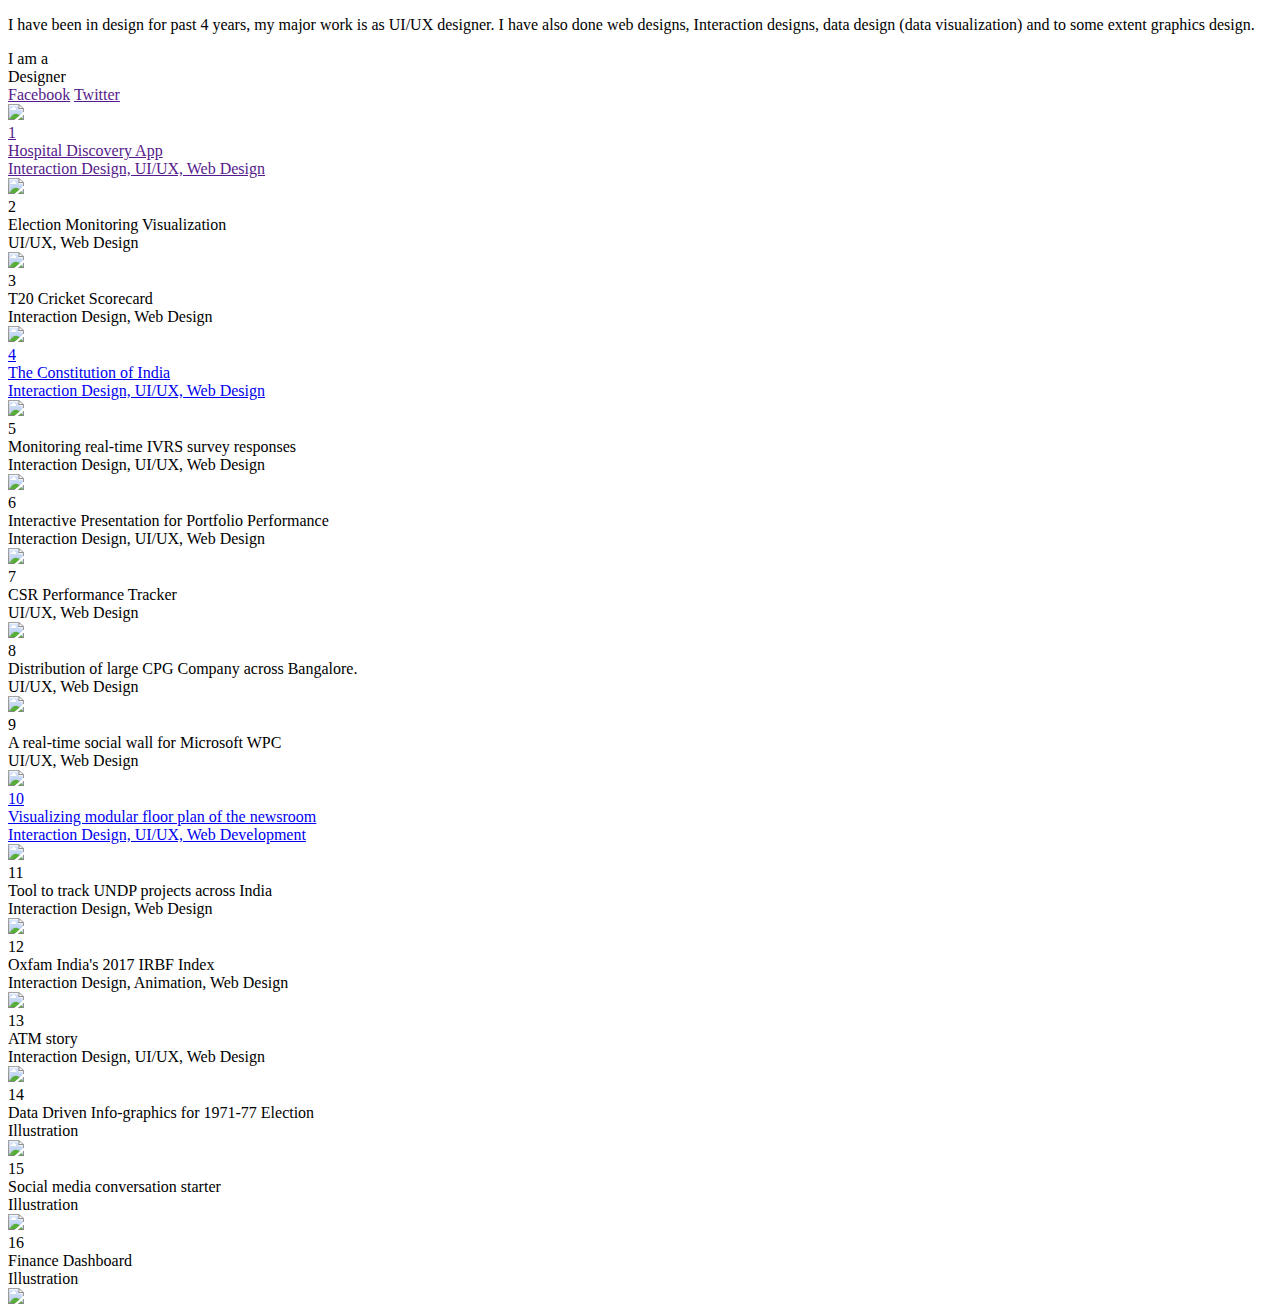
==== index.html @ 2f3b5922 "new projects added" ====
<!DOCTYPE html>
<html>
<head>
	<title>
	Portfolio
	</title>
	<link rel="stylesheet" type="text/css" href="style.css">
</head>
<body>
	<div class="container">
		<div class="intro-slide">
			<p>I have been in design for past 4 years, my major work is as UI/UX designer. I have also done web designs, Interaction designs, data design (data visualization) and to some extent graphics design.</p>

			<div class="site-title">
				I am a <br>Designer
			</div>

			<div class="social-media-link">
				<a href="">Facebook</a>
				<a href="">Twitter</a>
			</div>

			<img class="arrow-right" src="img/arrow-right.png" width="40px">
		</div>

		<a href="">
			<div class="project-slide">
				<div class="project-number">1</div>
				<div class="project-details">
					<div class="project-name">Hospital Discovery App</div>
					<div class="tags">Interaction Design, UI/UX, Web Design</div>
					<!-- <p>Trip advisor for insurance customers during a medical emergency.</p> -->
					<img src="img/p01.png">
				</div>
			</div>
		</a>

		<div class="project-slide">
			<div class="project-number">2</div>
			<div class="project-details">
				<div class="project-name">Election Monitoring Visualization</div>
				<div class="tags">UI/UX, Web Design</div>
				<!-- <p>Lorem ipsum dolor sit amet, consectetur adipisicing elit, sed do eiusmod tempor incididunt ut labore et dolore magna aliqua. Ut enim ad minim veniam, quis nostrud exercitation ullamco laboris nisi ut aliquip ex ea commodo consequat.</p> -->
				<img src="img/p03.png">
			</div>
		</div>

		<div class="project-slide">
			<div class="project-number">3</div>
			<div class="project-details">
				<div class="project-name">T20 Cricket Scorecard</div>
				<div class="tags">Interaction Design, Web Design</div>
				<!-- <p>A visual and intractive way to represent the old and full of text cricket score card</p> -->
				<img src="img/p04.png">
			</div>
		</div>

		<a href="http://constitution-of-india.pykih.com/" target="blank">
			<div class="project-slide">
				<div class="project-number">4</div>
				<div class="project-details">
					<div class="project-name">The Constitution of India</div>
					<div class="tags">Interaction Design, UI/UX, Web Design</div>
					<!-- <p>Constitution of india converted into intractive single HTML page</p> -->
					<img src="img/p05.png">
				</div>
			</div>
		</a>

		<div class="project-slide">
			<div class="project-number">5</div>
			<div class="project-details">
				<div class="project-name">Monitoring real-time IVRS survey responses</div>
				<div class="tags">Interaction Design, UI/UX, Web Design</div>
				<!-- <p>A dashboard showing different aspects of goverment schools in Karnataka</p> -->
				<img src="img/p06.png">
			</div>
		</div>

		<div class="project-slide">
			<div class="project-number">6</div>
			<div class="project-details">
				<div class="project-name">Interactive Presentation for Portfolio Performance</div>
				<div class="tags">Interaction Design, UI/UX, Web Design</div>
				<!-- <p>Lorem ipsum dolor sit amet, consectetur adipisicing elit, sed do eiusmod tempor incididunt ut labore et dolore magna aliqua. Ut enim ad minim veniam, quis nostrud exercitation ullamco laboris nisi ut aliquip ex ea commodo consequat.</p> -->
				<img src="img/p07.png">
			</div>
		</div>

		<div class="project-slide">
			<div class="project-number">7</div>
			<div class="project-details">
				<div class="project-name">CSR Performance Tracker</div>
				<div class="tags">UI/UX, Web Design</div>
				<!-- <p>Lorem ipsum dolor sit amet, consectetur adipisicing elit, sed do eiusmod tempor incididunt ut labore et dolore magna aliqua. Ut enim ad minim veniam, quis nostrud exercitation ullamco laboris nisi ut aliquip ex ea commodo consequat.</p> -->
				<img src="img/p08.png">
			</div>
		</div>

		<div class="project-slide">
			<div class="project-number">8</div>
			<div class="project-details">
				<div class="project-name">Distribution of large CPG Company across Bangalore.</div>
				<div class="tags">UI/UX, Web Design</div>
				<!-- <p>Map based business intelligence software for Coca Cola's area sales managers.</p> -->
				<img src="img/p09.png">
			</div>
		</div>

		<div class="project-slide">
			<div class="project-number">9</div>
			<div class="project-details">
				<div class="project-name">A real-time social wall for Microsoft WPC</div>
				<div class="tags">UI/UX, Web Design</div>
				<!-- <p>Twittier dashboard to display tweets happing on internation scale to top people twitting out the conference happing in DC about WPC</p> -->
				<img src="img/p10.png">
			</div>
		</div>

		<a href="http://www.spadenewsroom.com/#" target="blank">
			<div class="project-slide">
				<div class="project-number">10</div>
				<div class="project-details">
					<div class="project-name">Visualizing modular floor plan of the newsroom</div>
					<div class="tags">Interaction Design, UI/UX, Web Development</div>
					<!-- <p>SPADE — a blueprint for modular workflow in omnimedia newsrooms</p> -->
					<img src="img/p16.png">
				</div>
			</div>
		</a>

		<div class="project-slide">
			<div class="project-number">11</div>
			<div class="project-details">
				<div class="project-name">Tool to track UNDP projects across India</div>
				<div class="tags">Interaction Design, Web Design</div>
				<!-- <p>Multiple intractive visualisations </p> -->
				<img src="img/p17.png">
			</div>
		</div>

		<div class="project-slide">
			<div class="project-number">12</div>
			<div class="project-details">
				<div class="project-name">Oxfam India's 2017 IRBF Index</div>
				<div class="tags">Interaction Design, Animation, Web Design</div>
				<!-- <p>A scroll visualisation showing the scroing for the top 100 compaines in india</p> -->
				<img src="img/p19.png">
			</div>
		</div>

		<div class="project-slide">
			<div class="project-number">13</div>
			<div class="project-details">
				<div class="project-name">ATM story</div>
				<div class="tags">Interaction Design, UI/UX, Web Design</div>
				<!-- <p>Lorem ipsum dolor sit amet, consectetur adipisicing elit, sed do eiusmod tempor incididunt ut labore et dolore magna aliqua. Ut enim ad minim veniam, quis nostrud exercitation ullamco laboris nisi ut aliquip ex ea commodo consequat.</p> -->
				<img src="img/p20.png">
			</div>
		</div>

		<div class="project-slide">
			<div class="project-number">14</div>
			<div class="project-details">
				<div class="project-name">Data Driven Info-graphics for 1971-77 Election</div>
				<div class="tags">Illustration</div>
				<img src="img/p21.png">
			</div>
		</div>

		<div class="project-slide">
			<div class="project-number">15</div>
			<div class="project-details">
				<div class="project-name">Social media conversation starter</div>
				<div class="tags">Illustration</div>
				<img src="img/p22.png">
			</div>
		</div>

		<div class="project-slide">
			<div class="project-number">16</div>
			<div class="project-details">
				<div class="project-name">Finance Dashboard</div>
				<div class="tags">Illustration</div>
				<img src="img/p23.png">
			</div>
		</div>
	</div>
</body>
</html>
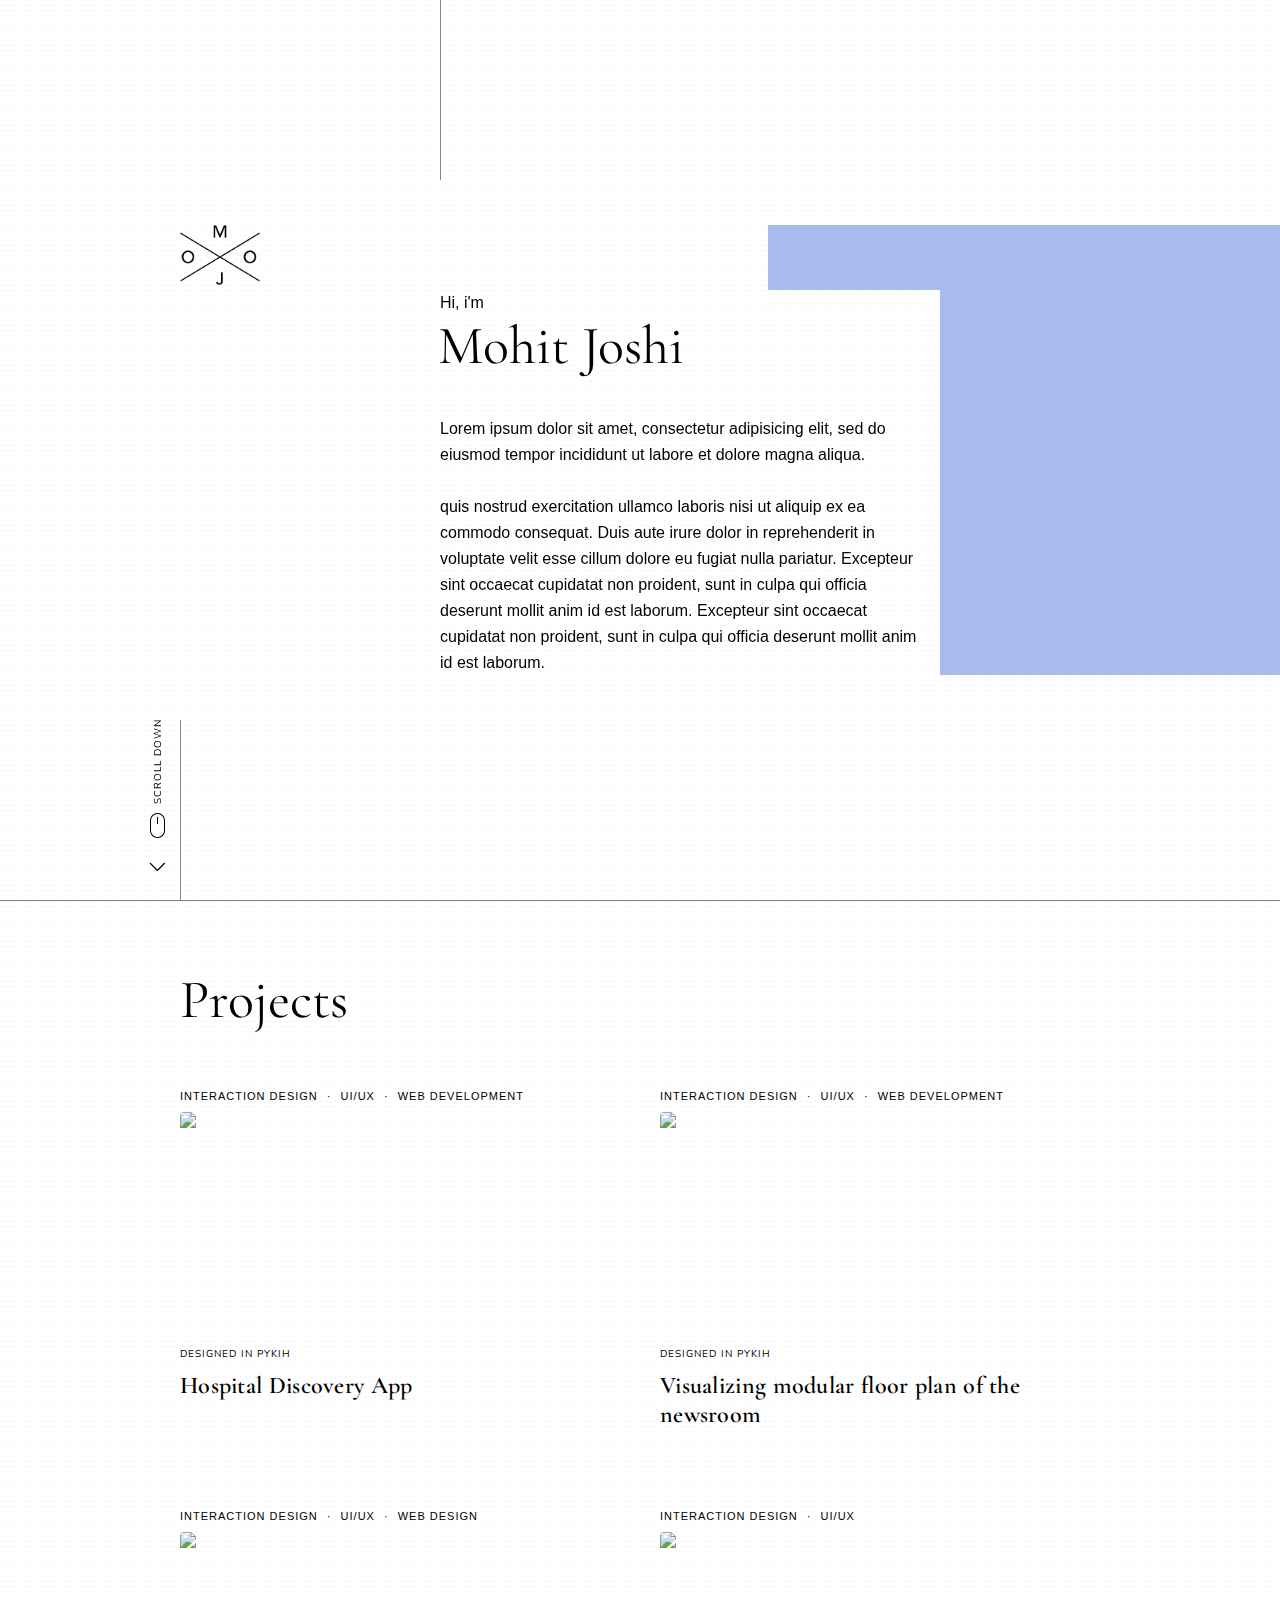
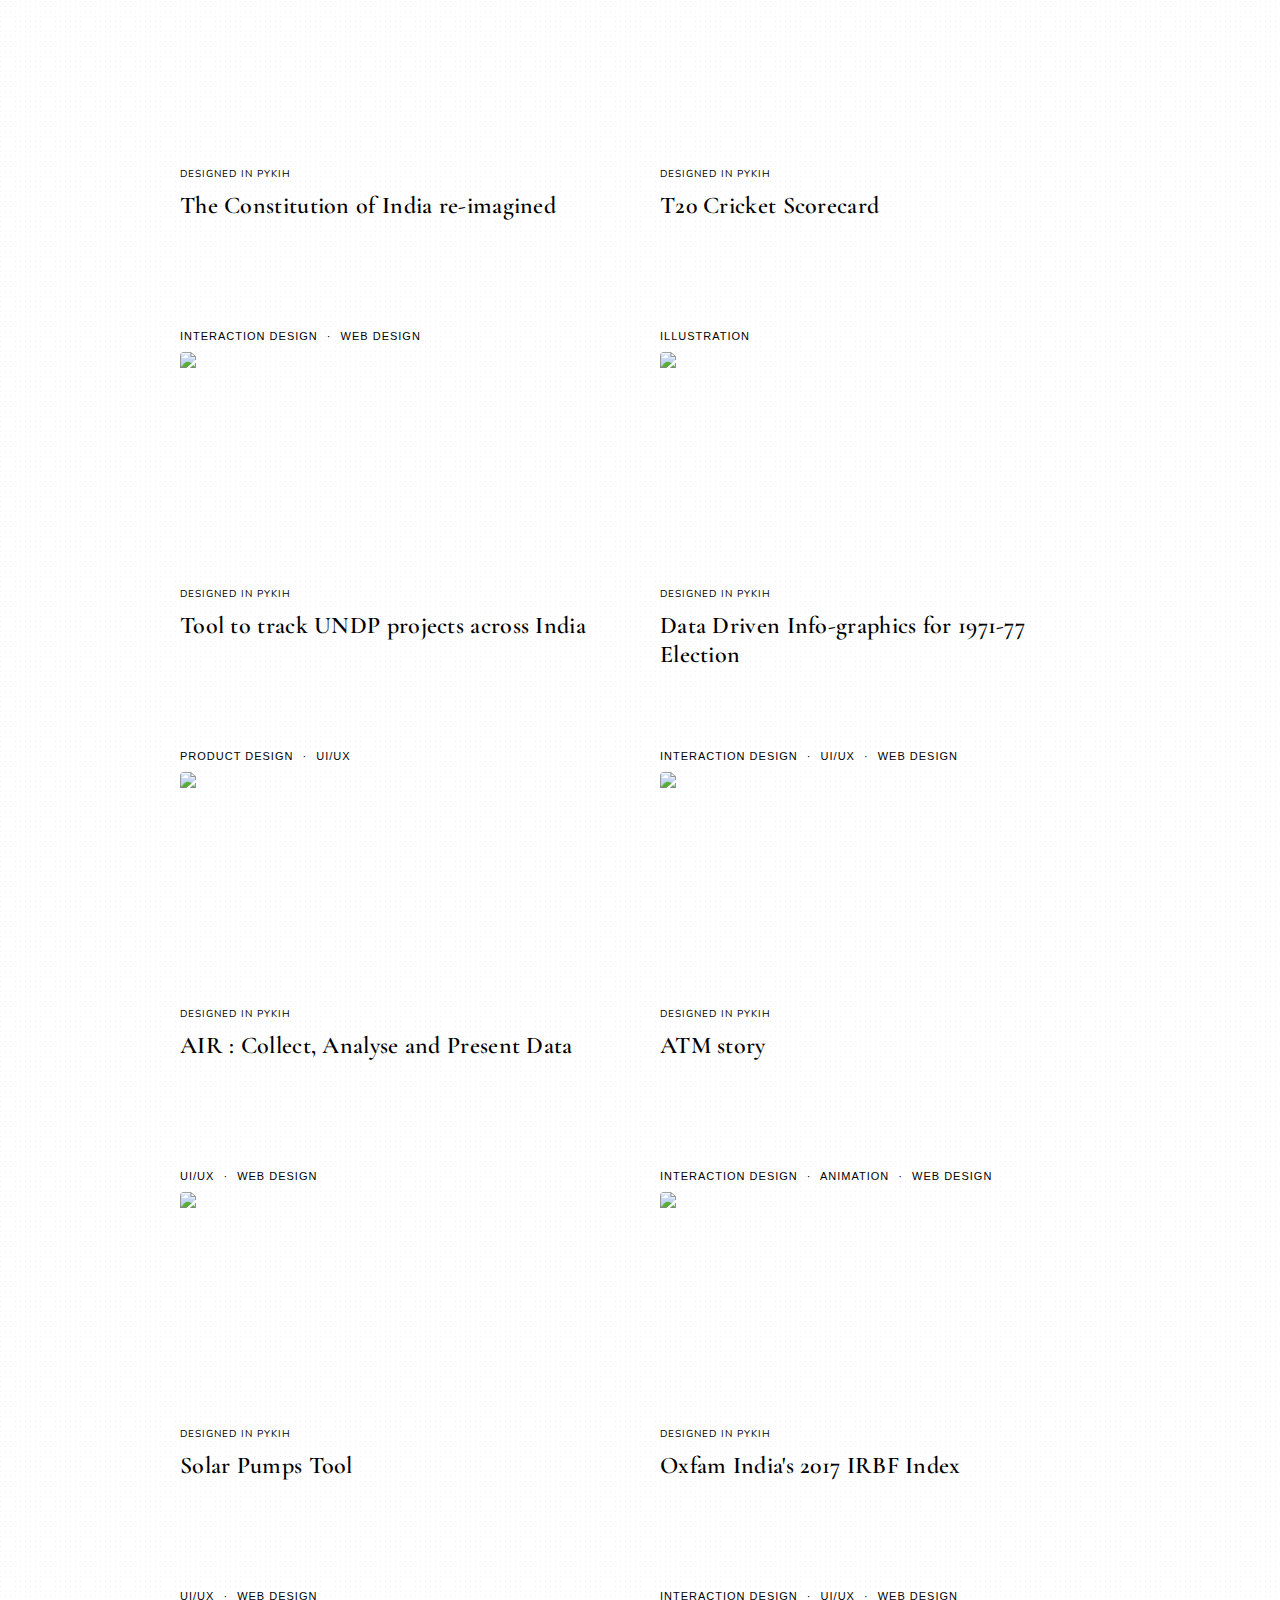
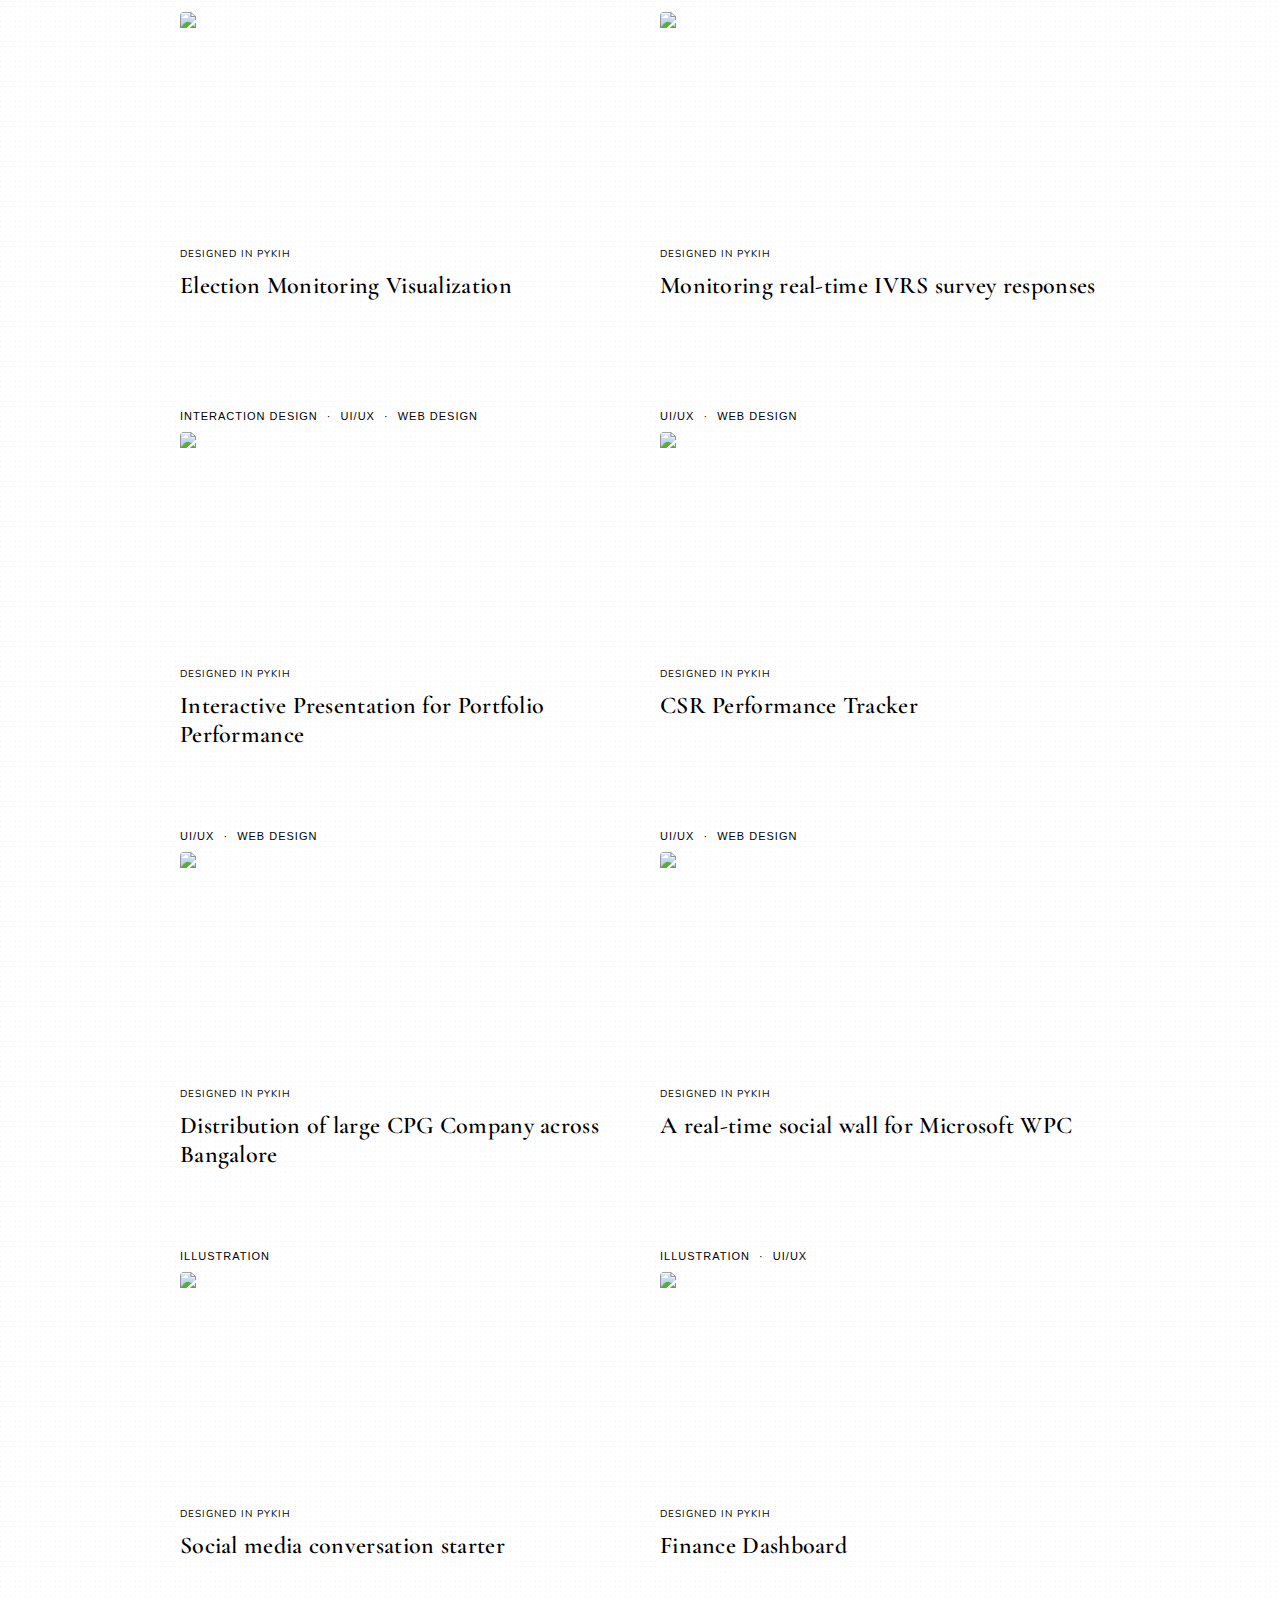
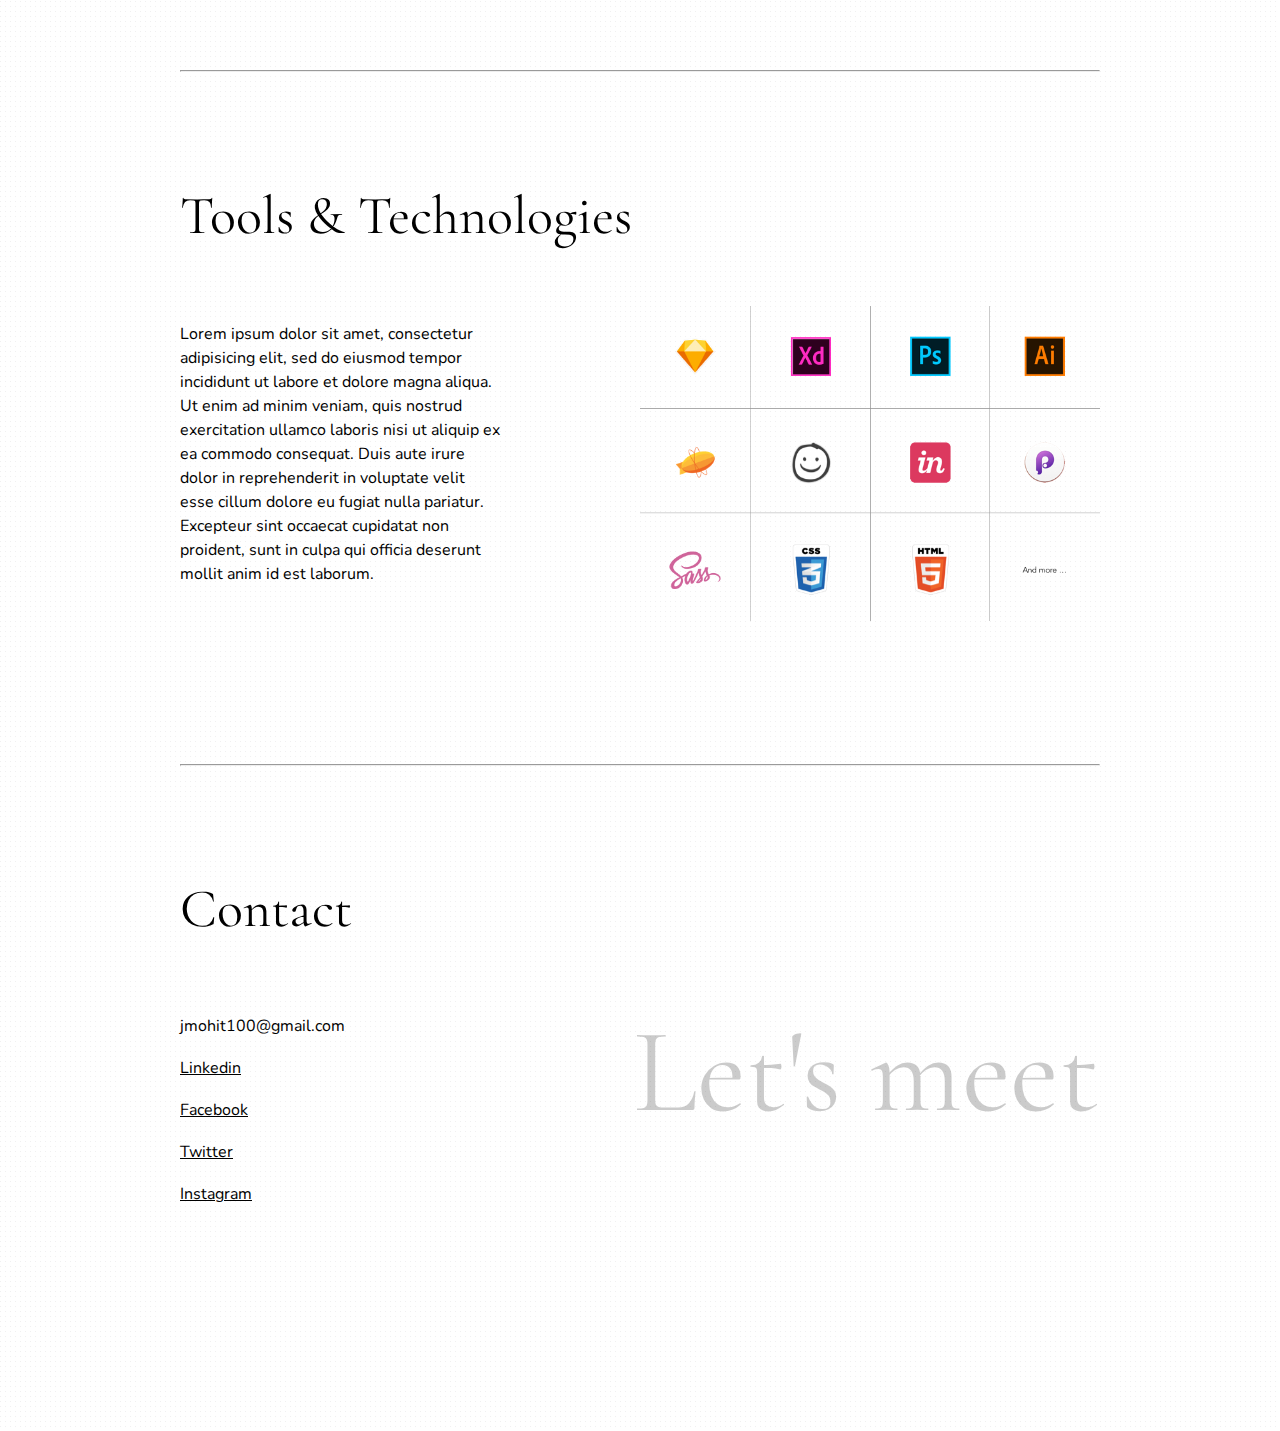
==== commit 676fe6a3: "new design" ====
--- a/index.html
+++ b/index.html
@@ -1,189 +1,235 @@
 <!DOCTYPE html>
 <html>
 <head>
-	<title>
-	Portfolio
-	</title>
-	<link rel="stylesheet" type="text/css" href="style.css">
+	<title>Mojo</title>
+	<link rel="stylesheet" type="text/css" href="style2.css">
+	<link rel="shortcut icon" type="image/x-icon" href="images/logo.ico"/>
 </head>
 <body>
 	<div class="container">
-		<div class="intro-slide">
-			<p>I have been in design for past 4 years, my major work is as UI/UX designer. I have also done web designs, Interaction designs, data design (data visualization) and to some extent graphics design.</p>
-
-			<div class="site-title">
-				I am a <br>Designer
-			</div>
-
-			<div class="social-media-link">
-				<a href="">Facebook</a>
-				<a href="">Twitter</a>
-			</div>
-
-			<img class="arrow-right" src="img/arrow-right.png" width="40px">
+		<div class="home-page">
+			<div class="vertical-line line-1"></div>
+			<div class="vertical-line line-2"></div>
+			<div class="mojo-logo">
+				<img src="images/mojo-logo.png" width="80px">
+			</div>
+			<div class="intro">
+				Hi, i'm
+				<h1>Mohit Joshi</h1>
+				Lorem ipsum dolor sit amet, consectetur adipisicing elit, sed do eiusmod tempor incididunt ut labore et dolore magna aliqua. 
+				<br><br>
+				quis nostrud exercitation ullamco laboris nisi ut aliquip ex ea commodo consequat. Duis aute irure dolor in reprehenderit in voluptate velit esse cillum dolore eu fugiat nulla pariatur. Excepteur sint occaecat cupidatat non proident, sunt in culpa qui officia deserunt mollit anim id est laborum. Excepteur sint occaecat cupidatat non proident, sunt in culpa qui officia deserunt mollit anim id est laborum.
+			</div>
+			<div class="scroll-down-hint">
+				<span>SCROLL DOWN</span>
+				<img src="images/mouse-icon.png">
+				<img src="images/down-arrow.gif" width="40px;" style="margin-top: 0px; margin-left: -14px;">
+			</div>
 		</div>
-
-		<a href="">
-			<div class="project-slide">
-				<div class="project-number">1</div>
-				<div class="project-details">
-					<div class="project-name">Hospital Discovery App</div>
-					<div class="tags">Interaction Design, UI/UX, Web Design</div>
-					<!-- <p>Trip advisor for insurance customers during a medical emergency.</p> -->
-					<img src="img/p01.png">
-				</div>
-			</div>
-		</a>
-
-		<div class="project-slide">
-			<div class="project-number">2</div>
-			<div class="project-details">
-				<div class="project-name">Election Monitoring Visualization</div>
-				<div class="tags">UI/UX, Web Design</div>
-				<!-- <p>Lorem ipsum dolor sit amet, consectetur adipisicing elit, sed do eiusmod tempor incididunt ut labore et dolore magna aliqua. Ut enim ad minim veniam, quis nostrud exercitation ullamco laboris nisi ut aliquip ex ea commodo consequat.</p> -->
-				<img src="img/p03.png">
-			</div>
-		</div>
-
-		<div class="project-slide">
-			<div class="project-number">3</div>
-			<div class="project-details">
-				<div class="project-name">T20 Cricket Scorecard</div>
-				<div class="tags">Interaction Design, Web Design</div>
-				<!-- <p>A visual and intractive way to represent the old and full of text cricket score card</p> -->
-				<img src="img/p04.png">
-			</div>
-		</div>
-
-		<a href="http://constitution-of-india.pykih.com/" target="blank">
-			<div class="project-slide">
-				<div class="project-number">4</div>
-				<div class="project-details">
-					<div class="project-name">The Constitution of India</div>
-					<div class="tags">Interaction Design, UI/UX, Web Design</div>
-					<!-- <p>Constitution of india converted into intractive single HTML page</p> -->
-					<img src="img/p05.png">
-				</div>
-			</div>
-		</a>
-
-		<div class="project-slide">
-			<div class="project-number">5</div>
-			<div class="project-details">
-				<div class="project-name">Monitoring real-time IVRS survey responses</div>
-				<div class="tags">Interaction Design, UI/UX, Web Design</div>
-				<!-- <p>A dashboard showing different aspects of goverment schools in Karnataka</p> -->
-				<img src="img/p06.png">
-			</div>
-		</div>
-
-		<div class="project-slide">
-			<div class="project-number">6</div>
-			<div class="project-details">
-				<div class="project-name">Interactive Presentation for Portfolio Performance</div>
-				<div class="tags">Interaction Design, UI/UX, Web Design</div>
-				<!-- <p>Lorem ipsum dolor sit amet, consectetur adipisicing elit, sed do eiusmod tempor incididunt ut labore et dolore magna aliqua. Ut enim ad minim veniam, quis nostrud exercitation ullamco laboris nisi ut aliquip ex ea commodo consequat.</p> -->
-				<img src="img/p07.png">
-			</div>
-		</div>
-
-		<div class="project-slide">
-			<div class="project-number">7</div>
-			<div class="project-details">
-				<div class="project-name">CSR Performance Tracker</div>
-				<div class="tags">UI/UX, Web Design</div>
-				<!-- <p>Lorem ipsum dolor sit amet, consectetur adipisicing elit, sed do eiusmod tempor incididunt ut labore et dolore magna aliqua. Ut enim ad minim veniam, quis nostrud exercitation ullamco laboris nisi ut aliquip ex ea commodo consequat.</p> -->
-				<img src="img/p08.png">
-			</div>
-		</div>
-
-		<div class="project-slide">
-			<div class="project-number">8</div>
-			<div class="project-details">
-				<div class="project-name">Distribution of large CPG Company across Bangalore.</div>
-				<div class="tags">UI/UX, Web Design</div>
-				<!-- <p>Map based business intelligence software for Coca Cola's area sales managers.</p> -->
-				<img src="img/p09.png">
-			</div>
-		</div>
-
-		<div class="project-slide">
-			<div class="project-number">9</div>
-			<div class="project-details">
-				<div class="project-name">A real-time social wall for Microsoft WPC</div>
-				<div class="tags">UI/UX, Web Design</div>
-				<!-- <p>Twittier dashboard to display tweets happing on internation scale to top people twitting out the conference happing in DC about WPC</p> -->
-				<img src="img/p10.png">
-			</div>
-		</div>
-
-		<a href="http://www.spadenewsroom.com/#" target="blank">
-			<div class="project-slide">
-				<div class="project-number">10</div>
-				<div class="project-details">
-					<div class="project-name">Visualizing modular floor plan of the newsroom</div>
-					<div class="tags">Interaction Design, UI/UX, Web Development</div>
-					<!-- <p>SPADE — a blueprint for modular workflow in omnimedia newsrooms</p> -->
-					<img src="img/p16.png">
-				</div>
-			</div>
-		</a>
-
-		<div class="project-slide">
-			<div class="project-number">11</div>
-			<div class="project-details">
-				<div class="project-name">Tool to track UNDP projects across India</div>
-				<div class="tags">Interaction Design, Web Design</div>
-				<!-- <p>Multiple intractive visualisations </p> -->
-				<img src="img/p17.png">
-			</div>
-		</div>
-
-		<div class="project-slide">
-			<div class="project-number">12</div>
-			<div class="project-details">
-				<div class="project-name">Oxfam India's 2017 IRBF Index</div>
-				<div class="tags">Interaction Design, Animation, Web Design</div>
-				<!-- <p>A scroll visualisation showing the scroing for the top 100 compaines in india</p> -->
-				<img src="img/p19.png">
-			</div>
-		</div>
-
-		<div class="project-slide">
-			<div class="project-number">13</div>
-			<div class="project-details">
-				<div class="project-name">ATM story</div>
-				<div class="tags">Interaction Design, UI/UX, Web Design</div>
-				<!-- <p>Lorem ipsum dolor sit amet, consectetur adipisicing elit, sed do eiusmod tempor incididunt ut labore et dolore magna aliqua. Ut enim ad minim veniam, quis nostrud exercitation ullamco laboris nisi ut aliquip ex ea commodo consequat.</p> -->
-				<img src="img/p20.png">
-			</div>
-		</div>
-
-		<div class="project-slide">
-			<div class="project-number">14</div>
-			<div class="project-details">
-				<div class="project-name">Data Driven Info-graphics for 1971-77 Election</div>
-				<div class="tags">Illustration</div>
-				<img src="img/p21.png">
-			</div>
-		</div>
-
-		<div class="project-slide">
-			<div class="project-number">15</div>
-			<div class="project-details">
-				<div class="project-name">Social media conversation starter</div>
-				<div class="tags">Illustration</div>
-				<img src="img/p22.png">
-			</div>
-		</div>
-
-		<div class="project-slide">
-			<div class="project-number">16</div>
-			<div class="project-details">
-				<div class="project-name">Finance Dashboard</div>
-				<div class="tags">Illustration</div>
-				<img src="img/p23.png">
-			</div>
+	</div>
+	<div class="video-div">
+		<video autoplay muted loop id="coverVideo">
+		  <source src="img/tl-video.mp4" type="video/mp4">
+		</video>
+		<div class="video-overlay"></div>
+	</div>
+	<div class="project-area">
+		<div class="container">
+			<h1>Projects</h1>
+			<br>
+			<a href="pages/hospital-discovery-app.html" target="blank">
+				<div class="proj-card">
+					<div class="proj-tags">Interaction Design <span>&#183;</span> UI/UX <span>&#183;</span> Web Development</div>
+					<div class="proj-image"><img src="img/home/p01.png"></div>
+					<div class="proj-for">Designed in PYKIH</div>
+					<div class="proj-name">Hospital Discovery App</div>
+					
+				</div>
+			</a>
+
+			<a href="http://www.spadenewsroom.com/#" target="blank">
+				<div class="proj-card right-card">
+					<div class="proj-tags">Interaction Design <span>&#183;</span> UI/UX <span>&#183;</span> Web Development</div>
+					<div class="proj-image"><img src="img/home/p16.png"></div>
+					<div class="proj-for">Designed in PYKIH</div>
+					<div class="proj-name">Visualizing modular floor plan of the newsroom</div>
+				</div>
+			</a>
+
+			<a href="http://constitution-of-india.pykih.com/" target="blank">
+				<div class="proj-card">
+					<div class="proj-tags">Interaction Design <span>&#183;</span> UI/UX <span>&#183;</span> Web Design</div>
+					<div class="proj-image"><img src="img/home/p05.png"></div>
+					<div class="proj-for">Designed in PYKIH</div>
+					<div class="proj-name">The Constitution of India re-imagined</div>
+				</div>
+			</a>
+
+			<a href="pages/t20-scorecard.html">
+				<div class="proj-card right-card">
+					<div class="proj-tags">Interaction Design <span>&#183;</span> UI/UX</div>
+					<div class="proj-image"><img src="img/home/p04.png"></div>
+					<div class="proj-for">Designed in PYKIH</div>
+					<div class="proj-name">T20 Cricket Scorecard</div>
+				</div>
+			</a>
+
+			<a href="http://www.in.undp.org/content/india/en/home/operations/projects/where-we-work-in-states.html" target="blank">
+				<div class="proj-card">
+					<div class="proj-tags">Interaction Design <span>&#183;</span> Web Design</div>
+					<div class="proj-image"><img src="img/home/p17.png"></div>
+					<div class="proj-for">Designed in PYKIH</div>
+					<div class="proj-name">Tool to track UNDP projects across India</div>
+				</div>
+			</a>
+
+			<a href="pages/info-graphics-for-election.html">
+				<div class="proj-card right-card">
+					<div class="proj-tags">Illustration</div>
+					<div class="proj-image"><img src="img/home/p21.png"></div>
+					<div class="proj-for">Designed in PYKIH</div>
+					<div class="proj-name">Data Driven Info-graphics for 1971-77 Election</div>
+				</div>
+			</a>
+
+			<a href="pages/air.html" target="blank">
+				<div class="proj-card">
+					<div class="proj-tags">Product design <span>&#183;</span> UI/UX</div>
+					<div class="proj-image"><img src="img/home/p24.png"></div>
+					<div class="proj-for">Designed in PYKIH</div>
+					<div class="proj-name">AIR : Collect, Analyse and Present Data</div>
+				</div>
+			</a>
+
+			<a href="pages/atm.html" target="blank">
+				<div class="proj-card right-card">
+					<div class="proj-tags">Interaction Design <span>&#183;</span> UI/UX <span>&#183;</span> Web Design</div>
+					<div class="proj-image"><img src="img/home/p20.png"></div>
+					<div class="proj-for">Designed in PYKIH</div>
+					<div class="proj-name">ATM story</div>
+				</div>
+			</a>
+
+			<a href="pages/ceew.html" target="blank">
+				<div class="proj-card">
+					<div class="proj-tags">UI/UX <span>&#183;</span> Web Design</div>
+					<div class="proj-image"><img src="img/home/p25.png"></div>
+					<div class="proj-for">Designed in PYKIH</div>
+					<div class="proj-name">Solar Pumps Tool</div>
+				</div>
+			</a>
+
+			<a href="pages/oxfam.html" target="blank">
+				<div class="proj-card right-card">
+					<div class="proj-tags">Interaction Design <span>&#183;</span> Animation <span>&#183;</span> Web Design</div>
+					<div class="proj-image"><img src="img/oxfam/img1.gif"></div>
+					<div class="proj-for">Designed in PYKIH</div>
+					<div class="proj-name">Oxfam India's 2017 IRBF Index</div>
+				</div>
+			</a>
+
+			<a href="pages/.html" target="blank">
+				<div class="proj-card">
+					<div class="proj-tags">UI/UX <span>&#183;</span> Web Design</div>
+					<div class="proj-image"><img src="img/home/p03.png"></div>
+					<div class="proj-for">Designed in PYKIH</div>
+					<div class="proj-name">Election Monitoring Visualization</div>
+				</div>
+			</a>
+
+			<a href="pages/.html" target="blank">
+				<div class="proj-card right-card">
+					<div class="proj-tags">Interaction Design <span>&#183;</span> UI/UX <span>&#183;</span> Web Design</div>
+					<div class="proj-image"><img src="img/home/p06.png"></div>
+					<div class="proj-for">Designed in PYKIH</div>
+					<div class="proj-name">Monitoring real-time IVRS survey responses</div>
+				</div>
+			</a>
+
+			<a href="pages/.html" target="blank">
+				<div class="proj-card">
+					<div class="proj-tags">Interaction Design <span>&#183;</span> UI/UX <span>&#183;</span> Web Design</div>
+					<div class="proj-image"><img src="img/home/p07.png"></div>
+					<div class="proj-for">Designed in PYKIH</div>
+					<div class="proj-name">Interactive Presentation for Portfolio Performance</div>
+				</div>
+			</a>
+
+			<a href="pages/.html" target="blank">
+				<div class="proj-card right-card">
+					<div class="proj-tags">UI/UX <span>&#183;</span> Web Design</div>
+					<div class="proj-image"><img src="img/home/p08.png"></div>
+					<div class="proj-for">Designed in PYKIH</div>
+					<div class="proj-name">CSR Performance Tracker</div>
+				</div>
+			</a>
+
+			<a href="pages/.html" target="blank">
+				<div class="proj-card">
+					<div class="proj-tags">UI/UX <span>&#183;</span> Web Design</div>
+					<div class="proj-image"><img src="img/home/p09.png"></div>
+					<div class="proj-for">Designed in PYKIH</div>
+					<div class="proj-name">Distribution of large CPG Company across Bangalore</div>
+				</div>
+			</a>
+
+			<a href="pages/.html" target="blank">
+				<div class="proj-card right-card">
+					<div class="proj-tags">UI/UX <span>&#183;</span> Web Design</div>
+					<div class="proj-image"><img src="img/home/p10.png"></div>
+					<div class="proj-for">Designed in PYKIH</div>
+					<div class="proj-name">A real-time social wall for Microsoft WPC</div>
+				</div>
+			</a>
+
+			<a href="pages/.html" target="blank">
+				<div class="proj-card">
+					<div class="proj-tags">Illustration</div>
+					<div class="proj-image"><img src="img/home/p22.png"></div>
+					<div class="proj-for">Designed in PYKIH</div>
+					<div class="proj-name">Social media conversation starter</div>
+				</div>
+			</a>
+
+			<a href="pages/.html" target="blank">
+				<div class="proj-card right-card">
+					<div class="proj-tags">Illustration <span>&#183;</span> UI/UX</div>
+					<div class="proj-image"><img src="img/home/p23.png"></div>
+					<div class="proj-for">Designed in PYKIH</div>
+					<div class="proj-name">Finance Dashboard</div>
+				</div>
+			</a>
+
+			<br><br><br><br>
+			<br><br><br><br>
+			<hr>
+			<br><br><br>
+			<h1>Tools & Technologies</h1>
+			<br>
+			<p class="tt-text">Lorem ipsum dolor sit amet, consectetur adipisicing elit, sed do eiusmod
+			tempor incididunt ut labore et dolore magna aliqua. Ut enim ad minim veniam,
+			quis nostrud exercitation ullamco laboris nisi ut aliquip ex ea commodo
+			consequat. Duis aute irure dolor in reprehenderit in voluptate velit esse
+			cillum dolore eu fugiat nulla pariatur. Excepteur sint occaecat cupidatat non
+			proident, sunt in culpa qui officia deserunt mollit anim id est laborum.</p>
+			<div class="tools-image">
+				<img src="images/color-tools.png" class="color-tools" width="460px;">
+			</div>
+
+			<br><br><br><br>
+			<br><br><br><br>
+			<hr>
+			<br><br><br>
+			<h1>Contact</h1>
+			<br>
+			<ul>
+				<li>jmohit100@gmail.com</li>
+				<li><a href="https://www.linkedin.com/in/mojothedesigner/" target="blank">Linkedin</a></li>
+				<li><a href="https://www.facebook.com/MojotheDesigner?ref=bookmarks" target="blank">Facebook</a></li>
+				<li><a href="https://twitter.com/jmohit100" target="blank">Twitter</a></li>
+				<li><a href="https://www.instagram.com/mojo_1410/?hl=en" target="blank">Instagram</a></li>
+			</ul>
+			<div class="hi">Let's meet</div>
 		</div>
 	</div>
 </body>
--- a/style2.css
+++ b/style2.css
@@ -0,0 +1,259 @@
+/*title*/ @import url('https://fonts.googleapis.com/css?family=Cormorant+Garamond:400,500,600');
+/*font-family: 'Cormorant Garamond', serif;*/
+
+/*body text*/ @import url('https://fonts.googleapis.com/css?family=Nunito:400,700');
+/*font-family: 'Nunito', sans-serif;*/
+body{
+	background-image: url("images/bg.png");
+  	background-repeat: repeat;
+  	margin: 0px;
+  	font-family: 'Nunito', sans-serif;
+  	color: black;
+}
+
+h1{
+	font-family: 'Cormorant Garamond', serif;
+	font-weight: 400;
+	font-size: 54px;	
+}
+
+p{
+	font-family: 'Nunito', sans-serif;
+	line-height: 24px;
+	color: black;
+}
+
+.container{
+	width: 960px;
+	margin-left: auto;
+	margin-right: auto;
+	box-sizing: border-box;
+	padding-left: 20px;
+	padding-right: 20px;
+	position: relative;
+}
+
+.no-padding{
+	padding: 0px;
+}
+
+/*============ home-page start ============*/
+
+.home-page{
+	height: 100vh;
+	width: 100%;
+	position: relative;
+	padding-top: 25vh;
+	box-sizing: border-box;
+	position: fixed;
+	top: 0px;
+	z-index: -1;
+}
+
+.vertical-line{
+	height: 20vh;
+	position: absolute;
+	width: 1px;
+	background: #666;
+	opacity: 0.8;
+}
+
+.line-1{top:0px; left: 260px;}
+.line-2{left: 0px; bottom: 0px;}
+
+.video-div{
+	width: 40vw;
+	height: 50vh;
+	position: fixed;
+	background: #efefef;
+	top:25vh;
+	right: 0px;
+	overflow: hidden;
+	z-index: -999;
+
+}
+
+#coverVideo{
+	width: 100%;
+}
+
+.video-overlay{
+	height: 100%;
+	width: 100%;
+	position: absolute;
+	left: 0px;
+	top: 0px;
+	background: #0044E6;
+	opacity: 0.3;
+}
+
+.intro{
+	font-size: 16px;
+	font-family: arial;
+	color: black;
+	width: 480px;
+	margin-left: 260px;
+	padding-right: 20px;
+	background: white;
+	z-index: 999;
+	background-image: url("images/bg.png");
+	line-height: 26px;
+	margin-top: -1px;
+}
+
+.intro h1{
+	font-size: 54px;
+	line-height: 60px;
+	margin: 0px 0px 40px -2px;
+	font-family: 'Cormorant Garamond', serif;
+	font-weight: 400;
+}
+
+.scroll-down-hint{
+	position: absolute;
+	bottom: 10px;
+	left: -30px;
+	display: inline-block;
+	width: 20px;
+}
+
+.scroll-down-hint span{
+	transform: rotate(-90deg);
+    color: black;
+    display: inline-block;
+    font-size: 10px;
+    width: 100px;
+    margin-left: -42px;
+    letter-spacing: 1px;
+}
+
+.scroll-down-hint img{
+	margin-top: 50px;
+}
+
+/*============ home-page end =============*/
+
+
+/*============ project-area start =============*/
+
+.project-area{
+	background: white;
+	background-image: url("images/bg.png");
+	height: 5300px;
+	width: 100%;
+	z-index: 999;
+	margin-top: 100vh;
+	border-top: 1px solid rgba(0,0,0,0.5);
+	padding-top: 30px;
+}
+
+.project-area a{
+	color: black;
+	/*text-decoration: none;*/
+}
+
+.proj-card{
+	width: 440px;
+	margin-left: 0px;
+	margin-right: 40px;
+	float: left;
+	display: inline-block;
+	box-sizing: border-box;
+	height: 350px;
+	margin-bottom: 70px;
+}
+
+.right-card{
+	margin-right: 0px;
+}
+
+.proj-card .proj-image img{
+	width: 100%;
+}
+
+.proj-tags{
+	font-size: 11px;
+	text-transform: uppercase;
+	color: black;
+	margin-bottom: 10px;
+	letter-spacing: 1px;
+	font-family: arial;
+}
+
+.proj-tags span{
+	display: inline-block;
+	margin-left: 5px;
+	margin-right: 5px;
+}
+
+.proj-name{
+	color: black;
+	font-family: 'Cormorant Garamond', serif;
+	font-weight: 600;
+	font-size: 24px;
+	margin-top: 10px;
+	letter-spacing:0.3px;
+}
+
+.proj-for{
+	font-size: 10px;
+	text-transform: uppercase;
+	color: black;
+	margin-top: 11px;
+	letter-spacing: 1px;
+	/*font-family: arial;*/
+	/*display: none;*/
+}
+
+.proj-image{
+	height: 224px;
+	border-radius: 4px;
+	width: 440px;
+	overflow: hidden;
+	transition: 0.3s ease-in-out;
+}
+
+.proj-card:hover .proj-image{
+	box-shadow: 0px 10px 50px #4a7387;
+	z-index: 999;
+	width: 480px;
+	margin-left: -20px;
+	height: 234px;
+}
+
+/*============ project-area end =============*/
+
+
+.tools-image{
+	display: inline-block;
+	float: right;
+}
+
+.color-tools{
+	display: inline-block;
+	display: inline-block;
+}
+
+.tt-text{
+	width: 320px;
+	display: inline-block;
+}
+
+ul{
+	padding-left: 0px;
+	display: inline-block;
+}
+
+ul li{
+	list-style: none;
+	margin-bottom: 20px;
+}
+
+.hi{
+	font-size: 120px;
+	float: right;
+	opacity: 0.2;
+	font-family: 'Cormorant Garamond', serif;
+}
+
+
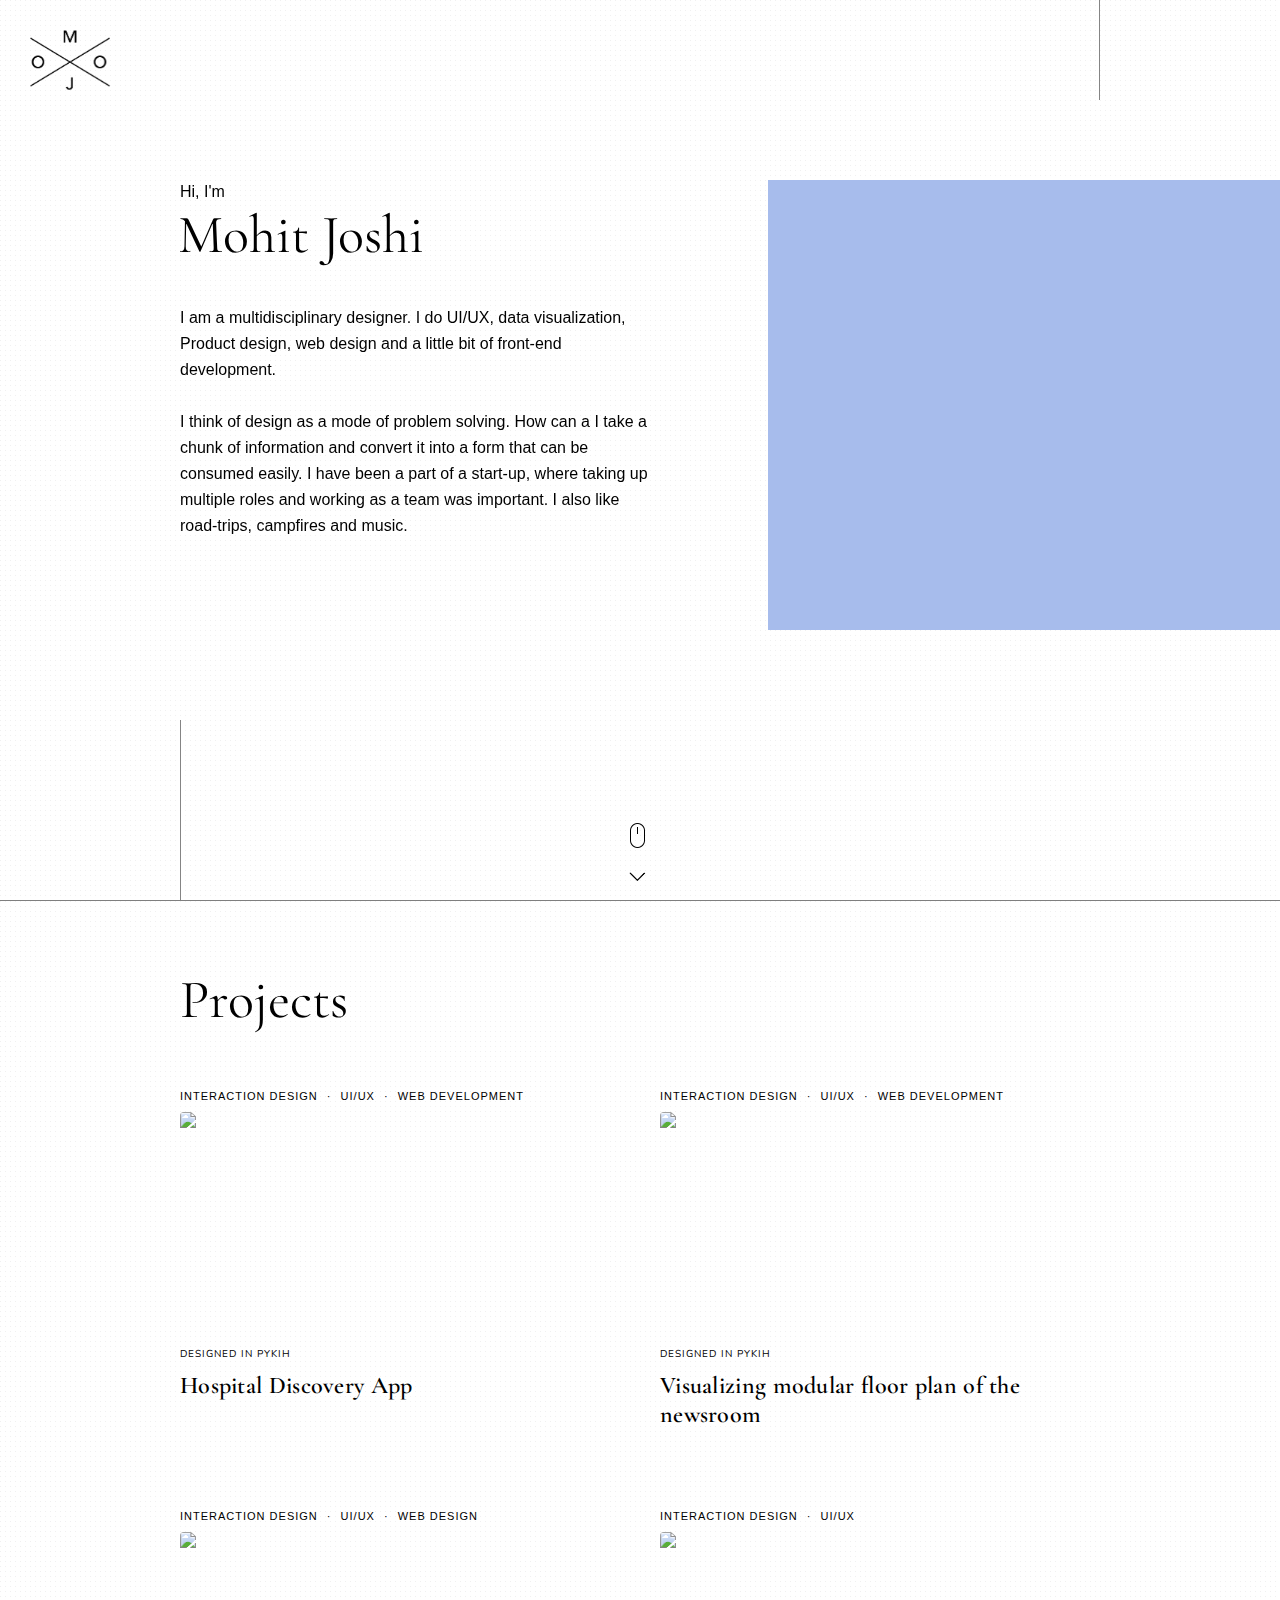
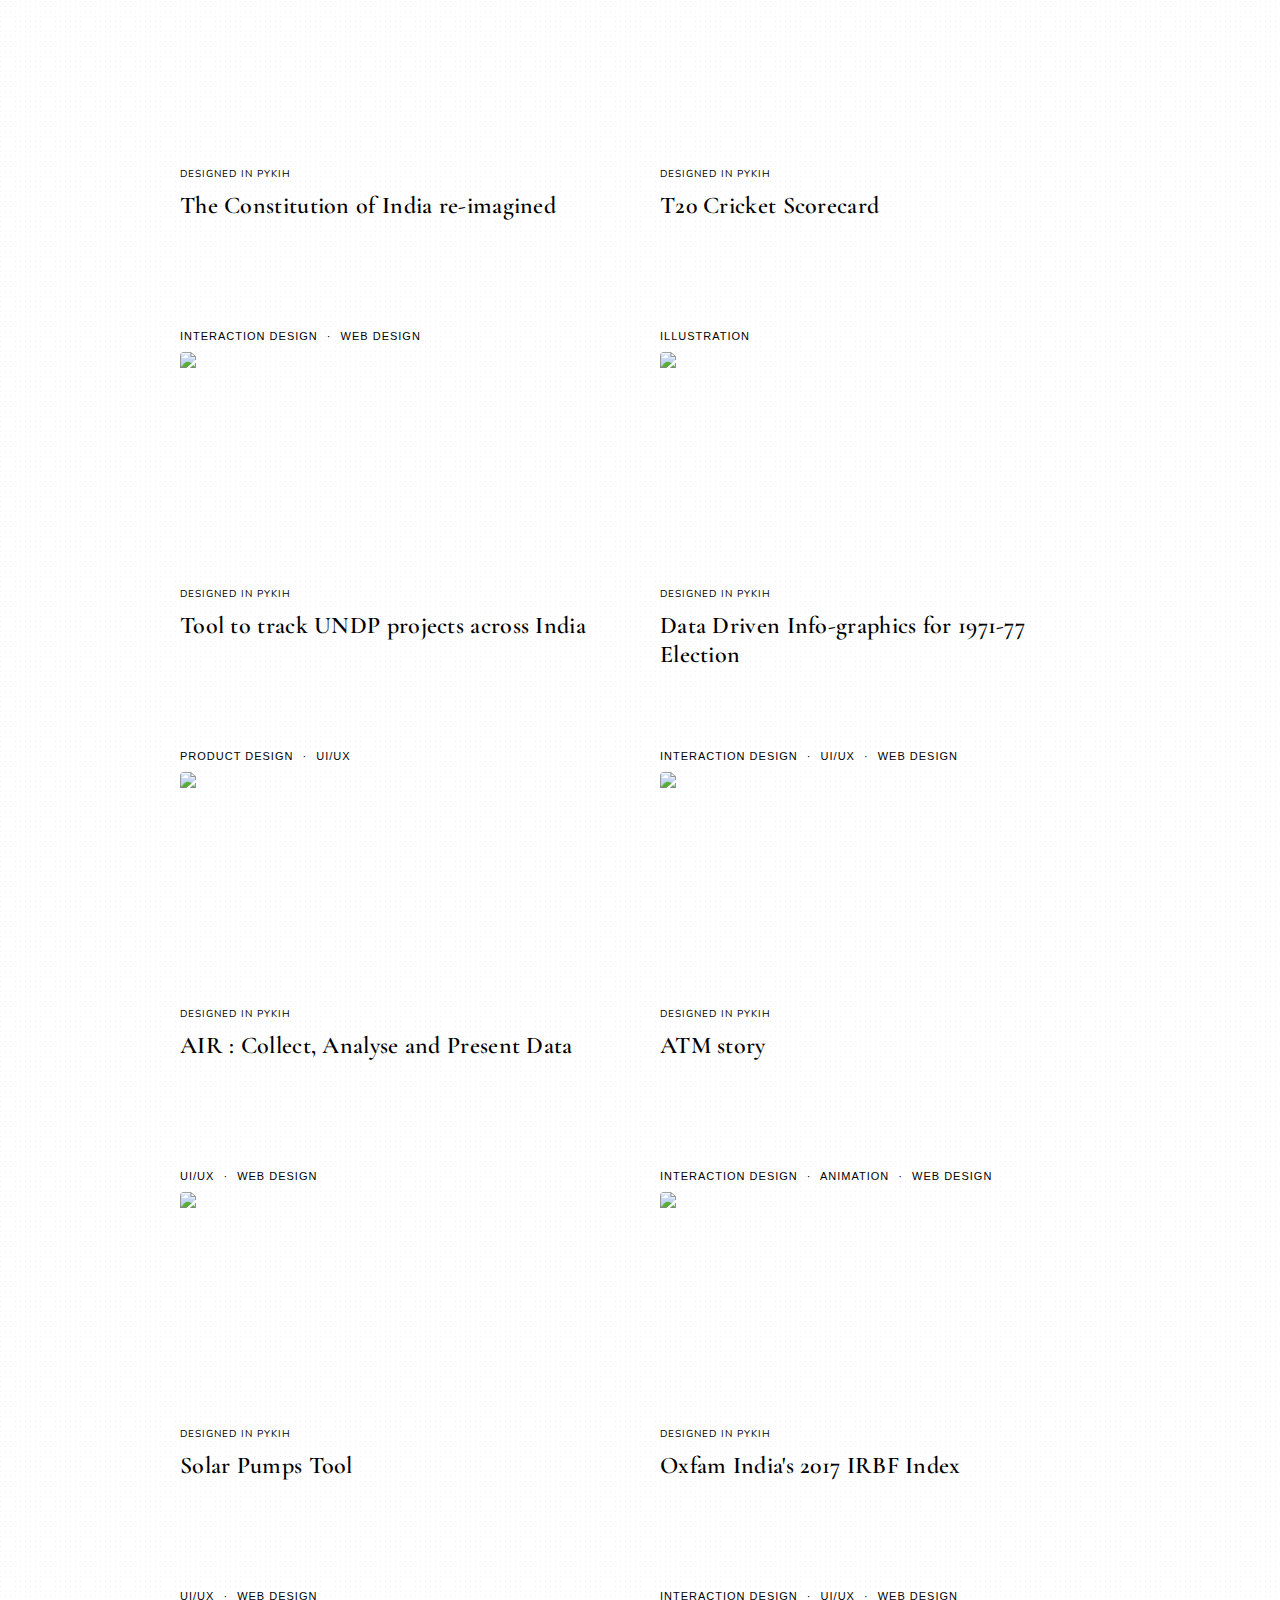
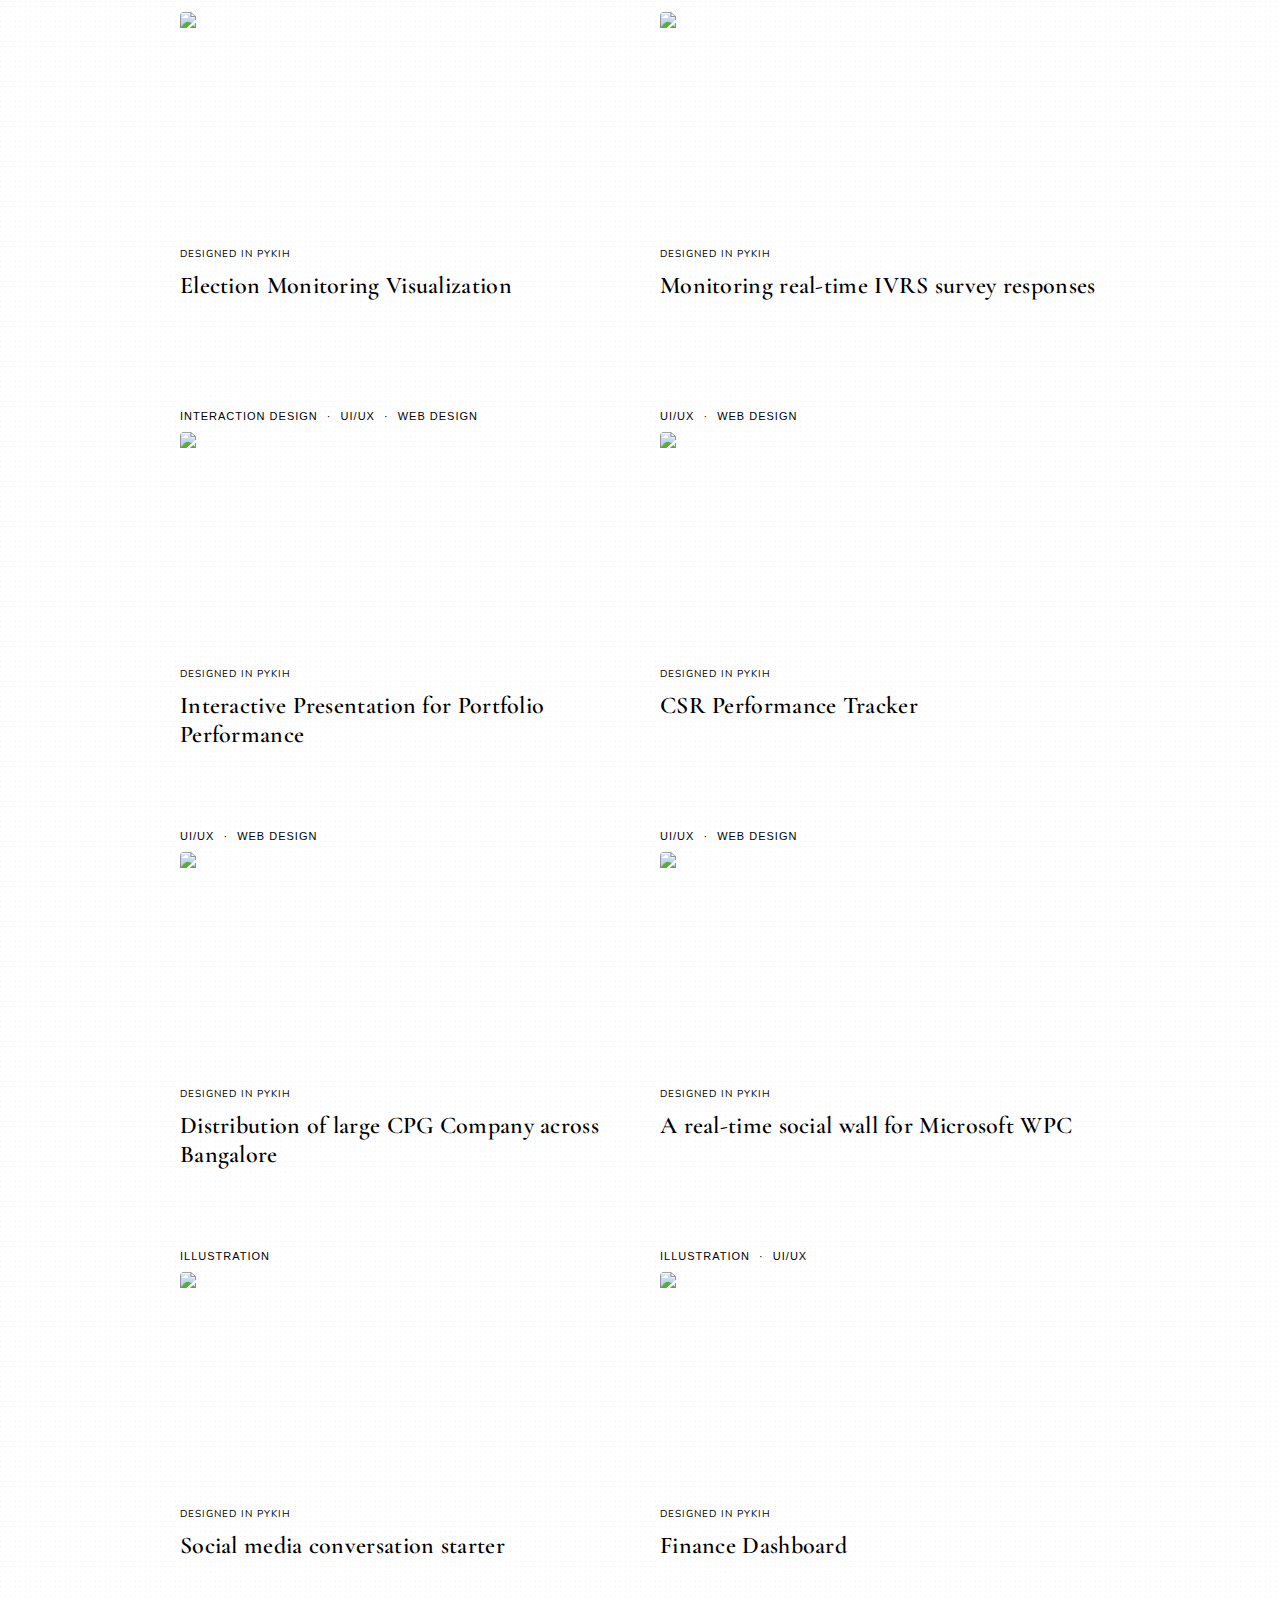
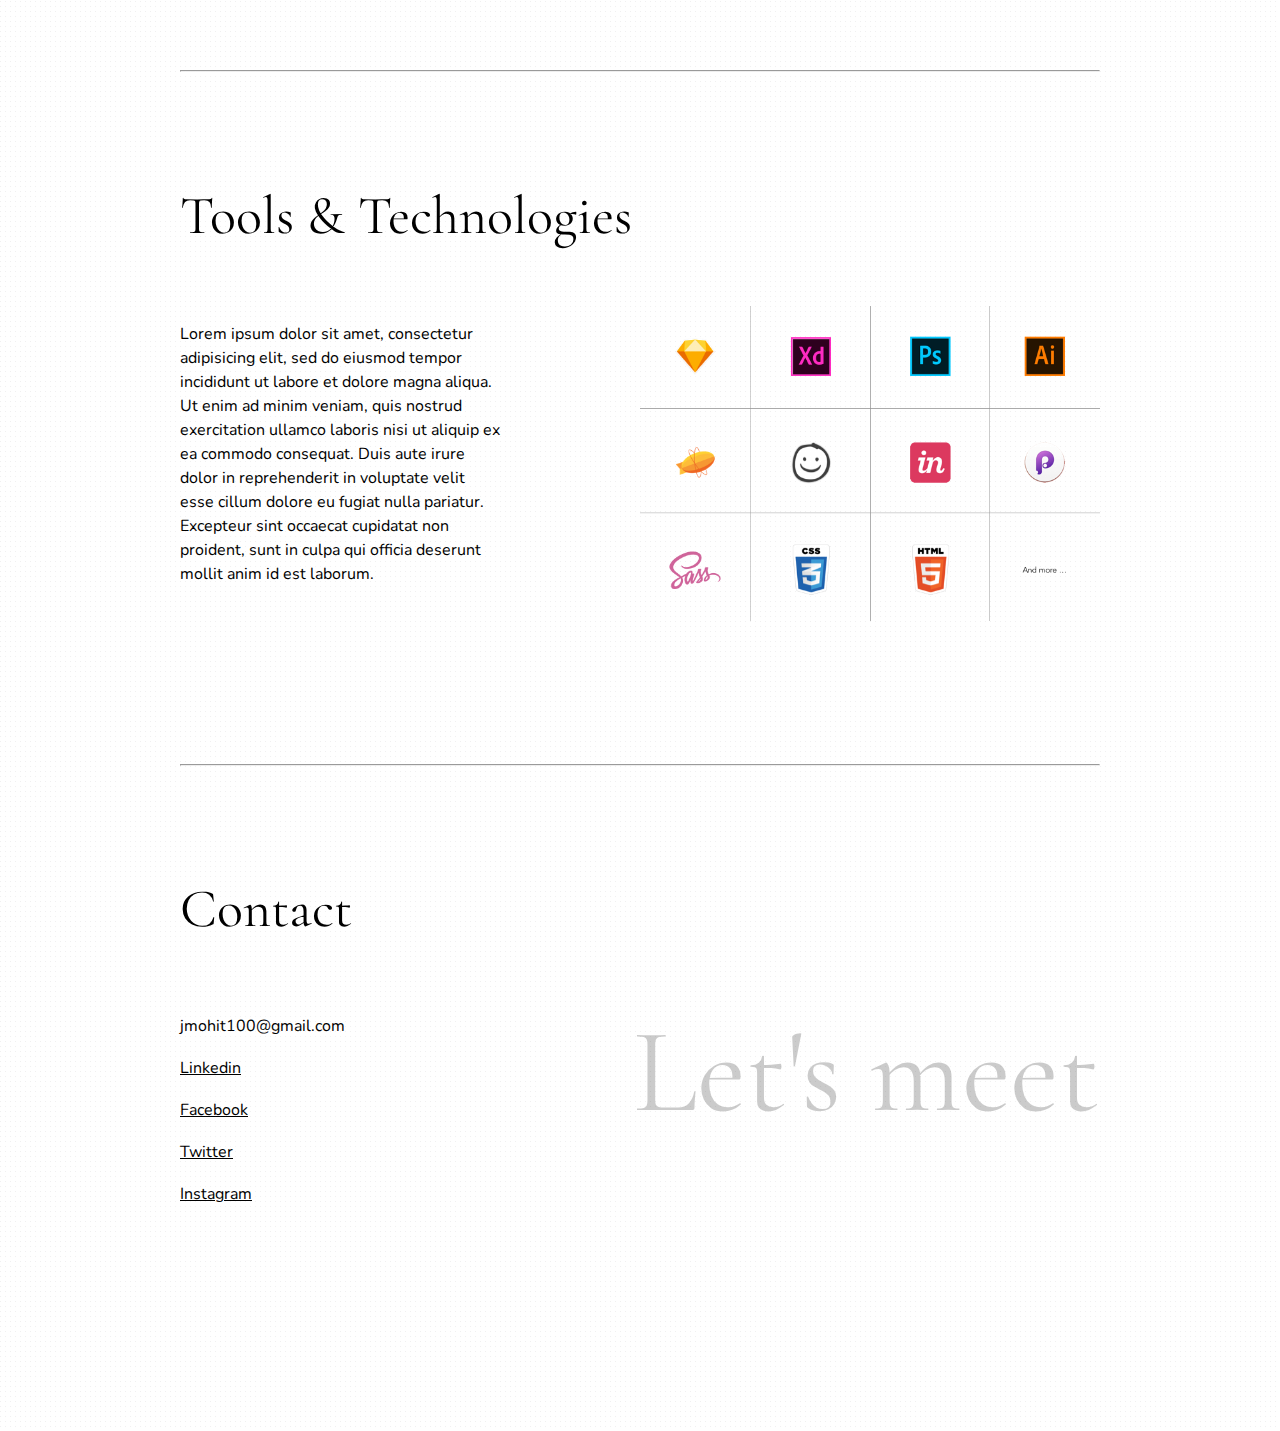
==== commit 00d5eff4: "design changes" ====
--- a/index.html
+++ b/index.html
@@ -4,46 +4,49 @@
 	<title>Mojo</title>
 	<link rel="stylesheet" type="text/css" href="style2.css">
 	<link rel="shortcut icon" type="image/x-icon" href="images/logo.ico"/>
+	<meta name="viewport" content="width=device-width, initial-scale=1.0">
+	<script type="text/javascript" src="./lib/js/jquery-3.3.1.min.js"></script>
 </head>
 <body>
-	<div class="container">
-		<div class="home-page">
-			<div class="vertical-line line-1"></div>
-			<div class="vertical-line line-2"></div>
-			<div class="mojo-logo">
-				<img src="images/mojo-logo.png" width="80px">
-			</div>
-			<div class="intro">
-				Hi, i'm
-				<h1>Mohit Joshi</h1>
-				Lorem ipsum dolor sit amet, consectetur adipisicing elit, sed do eiusmod tempor incididunt ut labore et dolore magna aliqua. 
-				<br><br>
-				quis nostrud exercitation ullamco laboris nisi ut aliquip ex ea commodo consequat. Duis aute irure dolor in reprehenderit in voluptate velit esse cillum dolore eu fugiat nulla pariatur. Excepteur sint occaecat cupidatat non proident, sunt in culpa qui officia deserunt mollit anim id est laborum. Excepteur sint occaecat cupidatat non proident, sunt in culpa qui officia deserunt mollit anim id est laborum.
-			</div>
-			<div class="scroll-down-hint">
-				<span>SCROLL DOWN</span>
-				<img src="images/mouse-icon.png">
-				<img src="images/down-arrow.gif" width="40px;" style="margin-top: 0px; margin-left: -14px;">
-			</div>
-		</div>
-	</div>
 	<div class="video-div">
 		<video autoplay muted loop id="coverVideo">
 		  <source src="img/tl-video.mp4" type="video/mp4">
 		</video>
 		<div class="video-overlay"></div>
 	</div>
+	<div class="mojo-logo">
+		<img src="images/mojo-logo.png" width="80px">
+	</div> 
+	<div class="container">
+		<div class="home-page">
+			<div class="vertical-line line-1"></div>
+			<div class="vertical-line line-2"></div>
+			<div class="intro">
+				Hi, I'm
+				<h1>Mohit Joshi</h1>
+				I am a multidisciplinary designer. I do UI/UX, data visualization, Product design, web design and a little bit of front-end development.
+				<br>
+				<br>
+				I think of design as a mode of problem solving. How can a I take a chunk of information and convert it into a form that can be consumed easily. I have been a part of a start-up, where taking up multiple roles and working as a team was important. I also like road-trips, campfires and music.
+				<br><br>
+			</div>
+			<div class="scroll-down-hint">
+				<img src="images/mouse-icon.png">
+				<img src="images/down-arrow.gif" width="40px;" style="margin-top: 0px; margin-left: -14px;">
+			</div>
+		</div>
+	</div>
+	
 	<div class="project-area">
 		<div class="container">
 			<h1>Projects</h1>
 			<br>
-			<a href="pages/hospital-discovery-app.html" target="blank">
+			<a class="modal-anchor" href="#" data-modal-id="hospital-discovery-app">
 				<div class="proj-card">
 					<div class="proj-tags">Interaction Design <span>&#183;</span> UI/UX <span>&#183;</span> Web Development</div>
 					<div class="proj-image"><img src="img/home/p01.png"></div>
 					<div class="proj-for">Designed in PYKIH</div>
 					<div class="proj-name">Hospital Discovery App</div>
-					
 				</div>
 			</a>
 
@@ -65,7 +68,7 @@
 				</div>
 			</a>
 
-			<a href="pages/t20-scorecard.html">
+			<a class="modal-anchor" href="#" data-modal-id="t20-scorecard">
 				<div class="proj-card right-card">
 					<div class="proj-tags">Interaction Design <span>&#183;</span> UI/UX</div>
 					<div class="proj-image"><img src="img/home/p04.png"></div>
@@ -83,7 +86,7 @@
 				</div>
 			</a>
 
-			<a href="pages/info-graphics-for-election.html">
+			<a class="modal-anchor" href="#" data-modal-id="info-graphics-for-election">
 				<div class="proj-card right-card">
 					<div class="proj-tags">Illustration</div>
 					<div class="proj-image"><img src="img/home/p21.png"></div>
@@ -92,7 +95,7 @@
 				</div>
 			</a>
 
-			<a href="pages/air.html" target="blank">
+			<a  class="modal-anchor" href="#" data-modal-id="air">
 				<div class="proj-card">
 					<div class="proj-tags">Product design <span>&#183;</span> UI/UX</div>
 					<div class="proj-image"><img src="img/home/p24.png"></div>
@@ -101,7 +104,7 @@
 				</div>
 			</a>
 
-			<a href="pages/atm.html" target="blank">
+			<a class="modal-anchor" href="#" data-modal-id="atm">
 				<div class="proj-card right-card">
 					<div class="proj-tags">Interaction Design <span>&#183;</span> UI/UX <span>&#183;</span> Web Design</div>
 					<div class="proj-image"><img src="img/home/p20.png"></div>
@@ -110,7 +113,7 @@
 				</div>
 			</a>
 
-			<a href="pages/ceew.html" target="blank">
+			<a class="modal-anchor" href="#" data-modal-id="ceew">
 				<div class="proj-card">
 					<div class="proj-tags">UI/UX <span>&#183;</span> Web Design</div>
 					<div class="proj-image"><img src="img/home/p25.png"></div>
@@ -119,7 +122,7 @@
 				</div>
 			</a>
 
-			<a href="pages/oxfam.html" target="blank">
+			<a class="modal-anchor" href="#" data-modal-id="oxfam">
 				<div class="proj-card right-card">
 					<div class="proj-tags">Interaction Design <span>&#183;</span> Animation <span>&#183;</span> Web Design</div>
 					<div class="proj-image"><img src="img/oxfam/img1.gif"></div>
@@ -128,7 +131,7 @@
 				</div>
 			</a>
 
-			<a href="pages/.html" target="blank">
+			<a class="modal-anchor" href="#" data-modal-id="election-monitoring">
 				<div class="proj-card">
 					<div class="proj-tags">UI/UX <span>&#183;</span> Web Design</div>
 					<div class="proj-image"><img src="img/home/p03.png"></div>
@@ -137,7 +140,7 @@
 				</div>
 			</a>
 
-			<a href="pages/.html" target="blank">
+			<a class="modal-anchor" href="#" data-modal-id="ivrs">
 				<div class="proj-card right-card">
 					<div class="proj-tags">Interaction Design <span>&#183;</span> UI/UX <span>&#183;</span> Web Design</div>
 					<div class="proj-image"><img src="img/home/p06.png"></div>
@@ -146,7 +149,7 @@
 				</div>
 			</a>
 
-			<a href="pages/.html" target="blank">
+			<a class="modal-anchor" href="#" data-modal-id="portfolio-performance">
 				<div class="proj-card">
 					<div class="proj-tags">Interaction Design <span>&#183;</span> UI/UX <span>&#183;</span> Web Design</div>
 					<div class="proj-image"><img src="img/home/p07.png"></div>
@@ -155,7 +158,7 @@
 				</div>
 			</a>
 
-			<a href="pages/.html" target="blank">
+			<a class="modal-anchor" href="#" data-modal-id="csr-performance">
 				<div class="proj-card right-card">
 					<div class="proj-tags">UI/UX <span>&#183;</span> Web Design</div>
 					<div class="proj-image"><img src="img/home/p08.png"></div>
@@ -164,7 +167,7 @@
 				</div>
 			</a>
 
-			<a href="pages/.html" target="blank">
+			<a class="modal-anchor" href="#" data-modal-id="distribution-cpg">
 				<div class="proj-card">
 					<div class="proj-tags">UI/UX <span>&#183;</span> Web Design</div>
 					<div class="proj-image"><img src="img/home/p09.png"></div>
@@ -173,7 +176,7 @@
 				</div>
 			</a>
 
-			<a href="pages/.html" target="blank">
+			<a class="modal-anchor" href="#" data-modal-id="social-wall-microsoft">
 				<div class="proj-card right-card">
 					<div class="proj-tags">UI/UX <span>&#183;</span> Web Design</div>
 					<div class="proj-image"><img src="img/home/p10.png"></div>
@@ -182,7 +185,7 @@
 				</div>
 			</a>
 
-			<a href="pages/.html" target="blank">
+			<a class="modal-anchor" href="#" data-modal-id="conversation-starter">
 				<div class="proj-card">
 					<div class="proj-tags">Illustration</div>
 					<div class="proj-image"><img src="img/home/p22.png"></div>
@@ -191,7 +194,7 @@
 				</div>
 			</a>
 
-			<a href="pages/.html" target="blank">
+			<a class="modal-anchor" href="#" data-modal-id="finance-dashboard">
 				<div class="proj-card right-card">
 					<div class="proj-tags">Illustration <span>&#183;</span> UI/UX</div>
 					<div class="proj-image"><img src="img/home/p23.png"></div>
@@ -232,5 +235,414 @@
 			<div class="hi">Let's meet</div>
 		</div>
 	</div>
+
+	<div class="projects-modal">
+		<div class="close-icon"><img src="images/close-icon.png" width="40px;"><span>Close</span></div>
+		
+		<!-- hospital-discovery-app -->
+		<div class="container" id="hospital-discovery-app">
+			<div class="scroll-down-hint">
+				<img src="images/mouse-icon.png">
+				<img src="images/down-arrow.gif" width="40px;" style="margin-top: 0px; margin-left: -14px;">
+			</div>
+			<div class="proj-image"><img src="img/home/p01.png"></div>
+			<div class="proj-tags">Interaction Design <span>&#183;</span> UI/UX <span>&#183;</span> Web Development</div>
+			<br>
+			<div class="proj-name">Hospital Discovery App</div>
+			<br>
+			<div class="proj-for">Designed in PYKIH</div>
+			<br>
+			<p>Objective was to create a hospital discovery, review and comparison tool. Challenge was, it could be used by users new in city and don't know their way around.</p>
+			<p>We had a map base tool as maps are one of the best ways to visualize location based data. A camera inspired focus area would help user focus their search within a specified distance. User also had a visual filter to for users to filter hospitals as per the specialities. <a href="https://www.youtube.com/watch?v=DVLaDvVku0k">Here</a> is a small introduction video.</p> 
+			<div class="images-grid">
+				<img src="images/icici/img1.png">
+				<img src="images/icici/img2.png">
+				<img src="images/icici/img3.png">
+				<img src="images/icici/img4.png">
+				<img src="images/icici/img5.png">
+				<img src="images/icici/img6.png">
+				<img src="images/icici/img7.png">
+				<img src="images/icici/img8.png">
+				<img src="images/icici/img9.png">
+				<img src="images/icici/img10.png">
+				<img src="images/icici/img11.png">
+				<img src="images/icici/img12.png">
+				<img src="images/icici/img13.png">
+				<img src="images/icici/img14.png">
+				<img src="images/icici/img15.png">
+				<img src="images/icici/img16.png">
+				<img src="images/icici/img17.png">
+				<img src="images/icici/img18.png">
+				<img src="images/icici/img19.png">
+				<img src="images/icici/img20.png">
+				<img src="images/icici/img21.png">
+				<img src="images/icici/img22.png">
+				<img src="images/icici/img23.png">
+				<img src="images/icici/img24.png">
+				<img src="images/icici/img25.png">
+				<img src="images/icici/img26.png">
+			</div>
+		</div>
+
+		<!-- t20-scorecard -->
+		<div class="container" id="t20-scorecard">
+			<div class="scroll-down-hint">
+				<img src="images/mouse-icon.png">
+				<img src="images/down-arrow.gif" width="40px;" style="margin-top: 0px; margin-left: -14px;">
+			</div>
+			<div class="proj-image"><img src="img/home/p04.png"></div>
+			<div class="proj-tags">Interaction Design <span>&#183;</span> UI/UX</div>
+			<br>
+			<div class="proj-name">T20 Cricket Scorecard</div>	
+			<br>
+			<div class="proj-for">Designed in PYKIH</div>
+			<br>
+			<p>We re-imagined the contemporary cricket score card into a modern day visualization. This was made keeping in mind all the cricket fans who want to stay updated even when they are traveling or working in office. Our aim was we provide something that can help them consume lot of information in a very small time.</p>
+			<p>This was it, a quick glance score card. All the information you need in a single screen.</p>
+			<div class="images-grid">
+				<img src="images/t20-scorecard/img1.gif">
+			</div>
+		</div>
+
+		<!-- info-graphics-for-election -->
+		<div class="container" id="info-graphics-for-election">
+			<div class="scroll-down-hint">
+				<img src="images/mouse-icon.png">
+				<img src="images/down-arrow.gif" width="40px;" style="margin-top: 0px; margin-left: -14px;">
+			</div>
+			<div class="proj-image"><img src="img/home/p21.png"></div>
+			<div class="proj-tags">Illustration</div>
+			<br>
+			<div class="proj-name">Data Driven Info-graphics for 1971-77 Election</div>
+			<br>
+			<div class="proj-for">Designed in PYKIH</div>
+			<br>
+			<p>Lorem ipsum dolor sit amet, consectetur adipisicing elit, sed do eiusmod
+			tempor incididunt ut labore et dolore magna aliqua. Ut enim ad minim veniam,
+			quis nostrud exercitation ullamco laboris nisi ut aliquip ex ea commodo
+			consequat. Duis aute irure dolor in reprehenderit in voluptate velit esse
+			cillum dolore eu fugiat nulla pariatur. Excepteur sint occaecat cupidatat non
+			proident, sunt in culpa qui officia deserunt mollit anim id est laborum.</p>
+			<div class="images-grid">
+				<img src="images/info-graphics-for-election/img1.jpg">
+			</div>
+		</div>
+
+		<!-- air -->
+		<div class="container" id="air">
+			<div class="scroll-down-hint">
+				<img src="images/mouse-icon.png">
+				<img src="images/down-arrow.gif" width="40px;" style="margin-top: 0px; margin-left: -14px;">
+			</div>
+			<div class="proj-image"><img src="img/home/p24.png"></div>
+			<div class="proj-tags">Product design <span>&#183;</span> UI/UX</div>
+			<br>
+			<div class="proj-name">AIR : Collect, Analyse and Present Data</div>
+			<br>
+			<div class="proj-for">Designed in PYKIH</div>
+			<br>
+			<p>Lorem ipsum dolor sit amet, consectetur adipisicing elit, sed do eiusmod
+			tempor incididunt ut labore et dolore magna aliqua. Ut enim ad minim veniam,
+			quis nostrud exercitation ullamco laboris nisi ut aliquip ex ea commodo
+			consequat. Duis aute irure dolor in reprehenderit in voluptate velit esse
+			cillum dolore eu fugiat nulla pariatur. Excepteur sint occaecat cupidatat non
+			proident, sunt in culpa qui officia deserunt mollit anim id est laborum.</p>
+			<div class="images-grid">
+				<img src="images/air/img1.png">
+				<img src="images/air/img2.png">
+				<img src="images/air/img3.png">	
+				<img src="images/air/img4.png">
+				<img src="images/air/img5.png">
+				<img src="images/air/img6.png">
+				<img src="images/air/img7.png">
+				<img src="images/air/img8.png">
+			</div>
+		</div>
+
+		<!-- atm --> 
+		<div class="container" id="atm">
+			<div class="scroll-down-hint">
+				<img src="images/mouse-icon.png">
+				<img src="images/down-arrow.gif" width="40px;" style="margin-top: 0px; margin-left: -14px;">
+			</div>
+			<div class="proj-image"><img src="img/home/p20.png"></div>
+			<div class="proj-tags">Interaction Design <span>&#183;</span> UI/UX <span>&#183;</span> Web Design</div>
+			<br>
+			<div class="proj-name">ATM story</div>
+			<br>
+			<div class="proj-for">Designed in PYKIH</div>
+			<br>
+			<p>Lorem ipsum dolor sit amet, consectetur adipisicing elit, sed do eiusmod
+			tempor incididunt ut labore et dolore magna aliqua. Ut enim ad minim veniam,
+			quis nostrud exercitation ullamco laboris nisi ut aliquip ex ea commodo
+			consequat. Duis aute irure dolor in reprehenderit in voluptate velit esse
+			cillum dolore eu fugiat nulla pariatur. Excepteur sint occaecat cupidatat non
+			proident, sunt in culpa qui officia deserunt mollit anim id est laborum.</p>
+			<div class="images-grid">
+				<img src="images/atm/img01.png">
+				<img src="images/atm/img02.png">
+				<img src="images/atm/mobile1.png" class="mobile-image">
+				<img src="images/atm/mobile2.png" class="mobile-image">
+				<img src="images/atm/img1.png">
+				<img src="images/atm/img2.png">
+				<img src="images/atm/img3.png">	
+				<img src="images/atm/img4.png">
+				<img src="images/atm/img5.png">
+				<img src="images/atm/img6.png">
+				<img src="images/atm/img7.png">
+				<img src="images/atm/img8.png">
+				<img src="images/atm/img7.png">
+				<img src="images/atm/img8.png">
+			</div>
+		</div>
+
+		<!-- ceew --> 
+		<div class="container" id="ceew">
+			<div class="scroll-down-hint">
+				<img src="images/mouse-icon.png">
+				<img src="images/down-arrow.gif" width="40px;" style="margin-top: 0px; margin-left: -14px;">
+			</div>
+			<div class="proj-image"><img src="img/home/p25.png"></div>
+			<div class="proj-tags">UI/UX <span>&#183;</span> Web Design</div>
+			<br>
+			<div class="proj-name">Solar Pumps Tool</div>
+			<br>
+			<div class="proj-for">Designed in PYKIH</div>
+			<br>
+			<p>Lorem ipsum dolor sit amet, consectetur adipisicing elit, sed do eiusmod
+			tempor incididunt ut labore et dolore magna aliqua. Ut enim ad minim veniam,
+			quis nostrud exercitation ullamco laboris nisi ut aliquip ex ea commodo
+			consequat. Duis aute irure dolor in reprehenderit in voluptate velit esse
+			cillum dolore eu fugiat nulla pariatur. Excepteur sint occaecat cupidatat non
+			proident, sunt in culpa qui officia deserunt mollit anim id est laborum.</p>
+			<div class="images-grid">
+				<img src="images/ceew/img1.png">
+				<img src="images/ceew/img2.png">
+				<img src="images/ceew/img3.png">	
+				<img src="images/ceew/img4.png">
+				<img src="images/ceew/img5.png">
+				<img src="images/ceew/img6.png">
+				<img src="images/ceew/img7.png">
+			</div>
+		</div>
+
+		<!-- oxfam --> 
+		<div class="container" id="oxfam">
+			<div class="scroll-down-hint">
+				<img src="images/mouse-icon.png">
+				<img src="images/down-arrow.gif" width="40px;" style="margin-top: 0px; margin-left: -14px;">
+			</div>
+			<div class="proj-image"><img src="img/oxfam/img1.gif"></div>	
+			<div class="proj-tags">Interaction Design <span>&#183;</span> Animation <span>&#183;</span> Web Design</div>
+			<br>
+			<div class="proj-name">Oxfam India's 2017 IRBF Index</div>
+			<br>
+			<div class="proj-for">Designed in PYKIH</div>
+			<br>
+			<p>Lorem ipsum dolor sit amet, consectetur adipisicing elit, sed do eiusmod
+			tempor incididunt ut labore et dolore magna aliqua. Ut enim ad minim veniam,
+			quis nostrud exercitation ullamco laboris nisi ut aliquip ex ea commodo
+			consequat. Duis aute irure dolor in reprehenderit in voluptate velit esse
+			cillum dolore eu fugiat nulla pariatur. Excepteur sint occaecat cupidatat non
+			proident, sunt in culpa qui officia deserunt mollit anim id est laborum.</p>
+			<div class="images-grid">
+				<img src="images/oxfam/img1.gif">
+				<img src="images/oxfam/img2.gif">	
+			</div>
+		</div>
+
+		<!-- election-monitoring --> 
+		<div class="container" id="election-monitoring">
+			<div class="scroll-down-hint">
+				<img src="images/mouse-icon.png">
+				<img src="images/down-arrow.gif" width="40px;" style="margin-top: 0px; margin-left: -14px;">
+			</div>
+			<div class="proj-image"><img src="img/home/p03.png"></div>
+			<div class="proj-tags">UI/UX <span>&#183;</span> Web Design</div>
+			<br>
+			<div class="proj-name">Election Monitoring Visualization</div>
+			<br>
+			<div class="proj-for">Designed in PYKIH</div>
+			<br>
+			<p>Lorem ipsum dolor sit amet, consectetur adipisicing elit, sed do eiusmod
+			tempor incididunt ut labore et dolore magna aliqua. Ut enim ad minim veniam,
+			quis nostrud exercitation ullamco laboris nisi ut aliquip ex ea commodo
+			consequat. Duis aute irure dolor in reprehenderit in voluptate velit esse
+			cillum dolore eu fugiat nulla pariatur. Excepteur sint occaecat cupidatat non
+			proident, sunt in culpa qui officia deserunt mollit anim id est laborum.</p>
+			<div class="images-grid">
+
+			</div>
+		</div>
+
+		<!-- ivrs --> 
+		<div class="container" id="ivrs">
+			<div class="scroll-down-hint">
+				<img src="images/mouse-icon.png">
+				<img src="images/down-arrow.gif" width="40px;" style="margin-top: 0px; margin-left: -14px;">
+			</div>
+			<div class="proj-image"><img src="img/home/p06.png"></div>
+			<div class="proj-tags">Interaction Design <span>&#183;</span> UI/UX <span>&#183;</span> Web Design</div>
+			<br>
+			<div class="proj-name">Monitoring real-time IVRS survey responses</div>
+			<br>
+			<div class="proj-for">Designed in PYKIH</div>
+			<br>
+			<p>Lorem ipsum dolor sit amet, consectetur adipisicing elit, sed do eiusmod
+			tempor incididunt ut labore et dolore magna aliqua. Ut enim ad minim veniam,
+			quis nostrud exercitation ullamco laboris nisi ut aliquip ex ea commodo
+			consequat. Duis aute irure dolor in reprehenderit in voluptate velit esse
+			cillum dolore eu fugiat nulla pariatur. Excepteur sint occaecat cupidatat non
+			proident, sunt in culpa qui officia deserunt mollit anim id est laborum.</p>
+			<div class="images-grid">
+
+			</div>
+		</div>
+
+		<!-- portfolio-performance --> 
+		<div class="container" id="portfolio-performance">
+			<div class="scroll-down-hint">
+				<img src="images/mouse-icon.png">
+				<img src="images/down-arrow.gif" width="40px;" style="margin-top: 0px; margin-left: -14px;">
+			</div>
+			<div class="proj-image"><img src="img/home/p07.png"></div>
+			<div class="proj-tags">Interaction Design <span>&#183;</span> UI/UX <span>&#183;</span> Web Design</div>
+			<br>
+			<div class="proj-name">Interactive Presentation for Portfolio Performance</div>
+			<br>
+			<div class="proj-for">Designed in PYKIH</div>
+			<br>
+			<p>Lorem ipsum dolor sit amet, consectetur adipisicing elit, sed do eiusmod
+			tempor incididunt ut labore et dolore magna aliqua. Ut enim ad minim veniam,
+			quis nostrud exercitation ullamco laboris nisi ut aliquip ex ea commodo
+			consequat. Duis aute irure dolor in reprehenderit in voluptate velit esse
+			cillum dolore eu fugiat nulla pariatur. Excepteur sint occaecat cupidatat non
+			proident, sunt in culpa qui officia deserunt mollit anim id est laborum.</p>
+			<div class="images-grid">
+
+			</div>
+		</div>
+
+		<!-- csr-performance --> 
+		<div class="container" id="csr-performance">
+			<div class="scroll-down-hint">
+				<img src="images/mouse-icon.png">
+				<img src="images/down-arrow.gif" width="40px;" style="margin-top: 0px; margin-left: -14px;">
+			</div>
+			<div class="proj-image"><img src="img/home/p08.png"></div>
+			<div class="proj-tags">UI/UX <span>&#183;</span> Web Design</div>
+			<br>
+			<div class="proj-name">CSR Performance Tracker</div>
+			<br>
+			<div class="proj-for">Designed in PYKIH</div>
+			<br>
+			<p>Lorem ipsum dolor sit amet, consectetur adipisicing elit, sed do eiusmod
+			tempor incididunt ut labore et dolore magna aliqua. Ut enim ad minim veniam,
+			quis nostrud exercitation ullamco laboris nisi ut aliquip ex ea commodo
+			consequat. Duis aute irure dolor in reprehenderit in voluptate velit esse
+			cillum dolore eu fugiat nulla pariatur. Excepteur sint occaecat cupidatat non
+			proident, sunt in culpa qui officia deserunt mollit anim id est laborum.</p>
+			<div class="images-grid">
+
+			</div>
+		</div>
+
+		<!-- distribution-cpg  -->
+		<div class="container" id="distribution-cpg">
+			<div class="scroll-down-hint">
+				<img src="images/mouse-icon.png">
+				<img src="images/down-arrow.gif" width="40px;" style="margin-top: 0px; margin-left: -14px;">
+			</div>
+			<div class="proj-image"><img src="img/home/p09.png"></div>
+			<div class="proj-tags">UI/UX <span>&#183;</span> Web Design</div>
+			<br>
+			<div class="proj-name">Distribution of large CPG Company across Bangalore</div>
+			<br>
+			<div class="proj-for">Designed in PYKIH</div>
+			<br>
+			<p>Lorem ipsum dolor sit amet, consectetur adipisicing elit, sed do eiusmod
+			tempor incididunt ut labore et dolore magna aliqua. Ut enim ad minim veniam,
+			quis nostrud exercitation ullamco laboris nisi ut aliquip ex ea commodo
+			consequat. Duis aute irure dolor in reprehenderit in voluptate velit esse
+			cillum dolore eu fugiat nulla pariatur. Excepteur sint occaecat cupidatat non
+			proident, sunt in culpa qui officia deserunt mollit anim id est laborum.</p>
+			<div class="images-grid">
+
+			</div>
+		</div>
+
+		<!-- social-wall-microsoft -->
+		<div class="container" id="social-wall-microsoft">
+			<div class="scroll-down-hint">
+				<img src="images/mouse-icon.png">
+				<img src="images/down-arrow.gif" width="40px;" style="margin-top: 0px; margin-left: -14px;">
+			</div>
+			<div class="proj-image"><img src="img/home/p10.png"></div>
+			<div class="proj-tags">UI/UX <span>&#183;</span> Web Design</div>
+			<br>
+			<div class="proj-name">A real-time social wall for Microsoft WPC</div>
+			<br>
+			<div class="proj-for">Designed in PYKIH</div>
+			<br>
+			<p>Lorem ipsum dolor sit amet, consectetur adipisicing elit, sed do eiusmod
+			tempor incididunt ut labore et dolore magna aliqua. Ut enim ad minim veniam,
+			quis nostrud exercitation ullamco laboris nisi ut aliquip ex ea commodo
+			consequat. Duis aute irure dolor in reprehenderit in voluptate velit esse
+			cillum dolore eu fugiat nulla pariatur. Excepteur sint occaecat cupidatat non
+			proident, sunt in culpa qui officia deserunt mollit anim id est laborum.</p>
+			<div class="images-grid">
+
+			</div>
+		</div>
+
+		<!-- conversation-starter  -->
+		<div class="container" id="conversation-starter">
+			<div class="scroll-down-hint">
+				<img src="images/mouse-icon.png">
+				<img src="images/down-arrow.gif" width="40px;" style="margin-top: 0px; margin-left: -14px;">
+			</div>
+			<div class="proj-image"><img src="img/home/p22.png"></div>
+			<div class="proj-tags">Illustration</div>
+			<br>
+			<div class="proj-name">Social media conversation starter</div>
+			<br>
+			<div class="proj-for">Designed in PYKIH</div>
+			<br>
+			<p>Lorem ipsum dolor sit amet, consectetur adipisicing elit, sed do eiusmod
+			tempor incididunt ut labore et dolore magna aliqua. Ut enim ad minim veniam,
+			quis nostrud exercitation ullamco laboris nisi ut aliquip ex ea commodo
+			consequat. Duis aute irure dolor in reprehenderit in voluptate velit esse
+			cillum dolore eu fugiat nulla pariatur. Excepteur sint occaecat cupidatat non
+			proident, sunt in culpa qui officia deserunt mollit anim id est laborum.</p>
+			<div class="images-grid">
+
+			</div>
+		</div>
+
+		<!-- finance-dashboard -->
+		<div class="container" id="finance-dashboard">
+			<div class="scroll-down-hint">
+				<img src="images/mouse-icon.png">
+				<img src="images/down-arrow.gif" width="40px;" style="margin-top: 0px; margin-left: -14px;">
+			</div>
+			<div class="proj-image"><img src="img/home/p23.png"></div>
+			<div class="proj-tags">Illustration <span>&#183;</span> UI/UX</div>
+			<br>
+			<div class="proj-name">Finance Dashboard</div>
+			<br>
+			<div class="proj-for">Designed in PYKIH</div>
+			<br>
+			<p>Lorem ipsum dolor sit amet, consectetur adipisicing elit, sed do eiusmod
+			tempor incididunt ut labore et dolore magna aliqua. Ut enim ad minim veniam,
+			quis nostrud exercitation ullamco laboris nisi ut aliquip ex ea commodo
+			consequat. Duis aute irure dolor in reprehenderit in voluptate velit esse
+			cillum dolore eu fugiat nulla pariatur. Excepteur sint occaecat cupidatat non
+			proident, sunt in culpa qui officia deserunt mollit anim id est laborum.</p>
+			<div class="images-grid">
+
+			</div>
+		</div>
+	</div>
+	<script type="text/javascript" src="./src/js/app.js"></script>
 </body>
 </html>--- a/style2.css
+++ b/style2.css
@@ -41,9 +41,9 @@
 
 .home-page{
 	height: 100vh;
-	width: 100%;
+	width: 960px;
 	position: relative;
-	padding-top: 25vh;
+	padding-top: 20vh;
 	box-sizing: border-box;
 	position: fixed;
 	top: 0px;
@@ -58,7 +58,7 @@
 	opacity: 0.8;
 }
 
-.line-1{top:0px; left: 260px;}
+.line-1{top:0px; right: 40px; height: 100px;}
 .line-2{left: 0px; bottom: 0px;}
 
 .video-div{
@@ -66,7 +66,7 @@
 	height: 50vh;
 	position: fixed;
 	background: #efefef;
-	top:25vh;
+	top:20vh;
 	right: 0px;
 	overflow: hidden;
 	z-index: -999;
@@ -92,11 +92,11 @@
 	font-family: arial;
 	color: black;
 	width: 480px;
-	margin-left: 260px;
+	margin-left: 0px;
 	padding-right: 20px;
-	background: white;
+	/*background: white;*/
 	z-index: 999;
-	background-image: url("images/bg.png");
+	/*background-image: url("images/bg.png");*/
 	line-height: 26px;
 	margin-top: -1px;
 }
@@ -110,11 +110,12 @@
 }
 
 .scroll-down-hint{
-	position: absolute;
-	bottom: 10px;
-	left: -30px;
 	display: inline-block;
 	width: 20px;
+	position: fixed;
+    bottom: 0px;
+    left: 50%;
+    transform: translate(-50%, 0);
 }
 
 .scroll-down-hint span{
@@ -129,6 +130,15 @@
 
 .scroll-down-hint img{
 	margin-top: 50px;
+}
+
+.mojo-logo{
+	position: fixed;
+	top: 30px;
+	left: 30px;
+	/*padding-bottom: 1px;*/
+	/*transform: translate(-50%, 0);*/
+	/*background-image: url("images/bg.png");*/
 }
 
 /*============ home-page end =============*/
@@ -257,3 +267,257 @@
 }
 
 
+.projects-modal{
+	height: 100vh;
+	width: 100vw;
+	position: fixed;
+	left: 0px;
+	top:0px;
+	box-sizing: border-box;
+	z-index: 999;
+	background: rgba(255,255,255,1);
+	background-image: url("images/bg.png");
+	overflow: scroll;
+	overflow-x: hidden;
+	padding-top: 15vh;
+	border-left: 1px solid rgba(0,0,0,0.5);
+	left: 100vw;
+	transition: left 1s ease-in-out;
+}
+
+.projects-modal-on-hover{
+	left: 0vw;
+}
+
+.projects-modal .container{
+	height: 85vh;
+}
+
+.projects-modal .proj-name{
+	font-size: 72px;
+	width: 480px;
+	line-height: 60px;
+}
+
+.projects-modal .proj-image{
+	width: 50vw;
+	position: absolute;
+	right: 0px;
+	left: 540px;
+	height: 365px;
+	box-shadow: 0px 10px 50px #4a7387;
+}
+
+.projects-modal p{
+	width: 480px;
+}
+
+.projects-modal .proj-image img{
+	width: 50vw;
+}
+
+.close-icon{
+	position: fixed;
+	margin-left: 50px;
+	top: 50px;
+	cursor: pointer;
+}
+
+.close-icon span{
+    font-size: 10px;
+    text-transform: uppercase;
+    color: black;
+    letter-spacing: 1px;
+    position: absolute;
+    left: 2px;
+    top: 48px;
+    opacity: 0;
+    transition: 0.2s ease-in-out;
+}
+
+.close-icon:hover span{
+	opacity: 1;
+}
+
+.images-grid{
+	text-align: center;
+	background-image: url("images/bg.png");
+	position: absolute;
+	top: 100vh;
+}
+
+.images-grid .mobile-image{
+	width: 320px;
+	margin-left: 20px;
+	margin-right: 20px;
+}
+
+.images-grid img{
+	width: 100%;
+	display: inline-block;
+	margin-left: auto;
+	margin-right: auto;
+    margin-bottom: 70px;
+    border-radius: 4px;
+    box-shadow: 0px 10px 50px #4a7387;
+}
+
+.projects-modal .scroll-down-hint{
+	position: absolute;
+    bottom: 0px;
+    left: 49%;
+}
+
+body.on-modal-open{
+	overflow: hidden;
+}
+
+@media only screen and (max-width: 600px){
+	.container{
+		width: 100%;
+	}
+
+	.home-page{
+		padding: 20px;
+		padding-top: 30px;
+		left: 0px;
+	}
+
+	.intro{
+		width: 100%; 
+    	margin-left: 0px; 
+    	padding:0px;
+    	font-size: 12px;
+    	line-height: 24px;
+    	letter-spacing: 0.5px;
+	}
+
+	.intro h1{
+		margin-bottom: 20px;
+	}
+
+	.vertical-line{
+		display: none;
+	}
+
+	.mojo-logo{
+		text-align: center;
+		margin-bottom: 50px;
+	}
+
+	.mojo-logo img{
+		width: 100px;
+	}
+
+	.video-div{
+		display: none;
+	}
+
+	.project-area{
+		height: 7300px;
+	}
+
+	.proj-card{
+		width: 100%;
+		margin:0px;
+		height: 300px;
+	}
+
+	.proj-image{
+		width: 100%;
+		height: 170px;
+	}
+
+	.proj-tags{
+		font-size: 10px;
+		margin-bottom: 0px;
+	}
+
+	.proj-tags span{
+		margin-left: 0px;
+		margin-right: 0px;
+	}
+
+	.proj-name{
+		font-size: 20px;
+	}
+
+
+	.tools-image img{
+		width: 100%;
+		margin-top: 30px;
+	}
+
+	.projects-modal{
+		left: 100%;
+		width: 100%;
+	}
+
+	.scroll-down-hint{
+		display: none;
+	}
+
+	h1{
+		margin-bottom: 20px;
+	}
+
+	hr{
+		opacity: 0;
+	}
+
+	.proj-card:hover .proj-image{
+		box-shadow: 0px 0px 0px #4a7387;
+		width: 100%;
+		margin-left: 0px;
+		height: auto;
+	}
+
+	.projects-modal-on-hover{
+		left: 0%;
+	}
+
+	.projects-modal .proj-image{
+		display: none;
+	}
+
+	.projects-modal .scroll-down-hint{
+		display: none;
+	}
+
+	.projects-modal p{
+		width: 100%;
+	}
+
+	.projects-modal .proj-name{
+		width: 100%;
+		font-size: 36px;
+		line-height: 42px;
+		margin-top: 0px;
+	}
+
+	.close-icon{
+	    position: absolute;
+	    right: 30px;
+	    top: 30px;
+	}
+
+	.close-icon span{
+		display: none;
+	}
+
+	.close-icon img{
+		width: 30px;
+	}
+
+	.images-grid{
+		position: relative;
+		margin-top: 50px;
+		top: 0px;
+	}
+
+	.images-grid img{
+		box-shadow: 0px 2px 15px #4a7387;
+		margin-bottom: 30px;
+	}
+}
+
